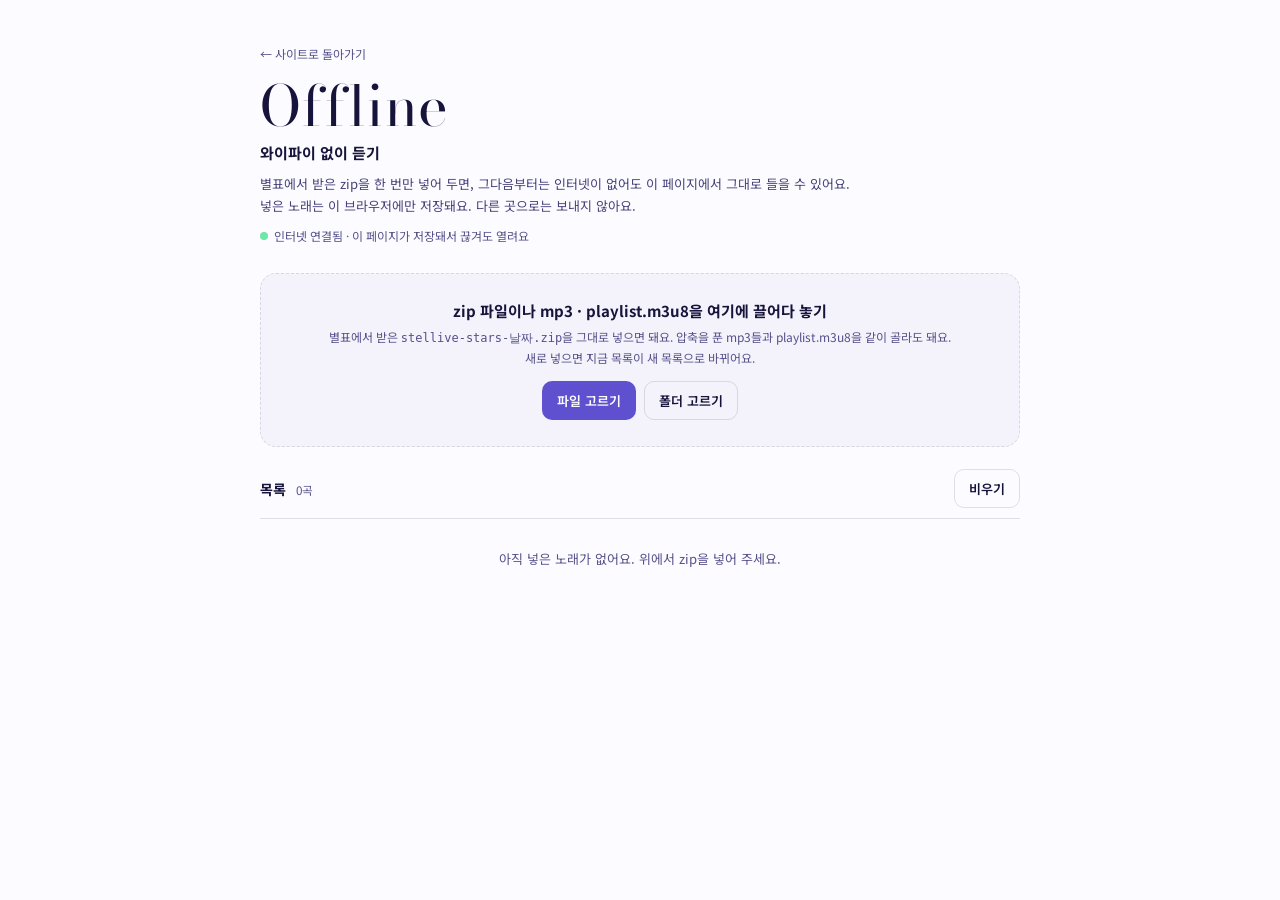
==== offline/index.html @ 5083b2b4 "Offline player page: import starred zip / mp3 + m3u8, works without internet Co-Authored-By: Claude " ====
<!DOCTYPE html>
<html lang="ko">
<head>
<meta charset="utf-8">
<meta name="viewport" content="width=device-width, initial-scale=1, viewport-fit=cover">
<title>오프라인 플레이어 · STELLIVE ARCHIVE</title>
<meta name="theme-color" content="#070820">
<link rel="icon" href="icon.svg" type="image/svg+xml">
<link rel="manifest" href="manifest.webmanifest">
<link href="https://fonts.googleapis.com/css2?family=Bodoni+Moda:ital,opsz,wght@0,6..96,400..900;1,6..96,400..900&family=Noto+Sans+KR:wght@400;500;700&display=swap" rel="stylesheet">
<style>
:root {
  --bg: #070820; --fg: #f3f0ff; --dim: #b9b2e6; --mute: #8f88c4; --accent: #cfc6ff;
  --panel: #11123a; --tile: #1f1f52; --line: rgba(207,198,255,.18); --btn: #cfc6ff; --btn-fg: #070820;
  --sans: 'Noto Sans KR', system-ui, sans-serif; --bodoni: 'Bodoni Moda', Georgia, serif;
}
@media (prefers-color-scheme: light) { :root:not([data-theme="dark"]) {
  --bg: #fcfbff; --fg: #16143a; --dim: #46427a; --mute: #55518a; --accent: #5b4fd6;
  --panel: #f4f2fb; --tile: #ebe8f6; --line: rgba(22,20,58,.12); --btn: #5e50cf; --btn-fg: #fff;
} }
* { box-sizing: border-box; }
html, body { margin: 0; background: var(--bg); color: var(--fg); font-family: var(--sans); }
body { min-height: 100vh; padding: 0 16px 140px; }
button { font: inherit; color: inherit; cursor: pointer; }
.wrap { max-width: 760px; margin: 0 auto; }
header { padding: 40px 0 20px; }
header .big { font-family: var(--bodoni); font-size: clamp(34px, 7vw, 56px); letter-spacing: .02em; line-height: 1; display: block; }
header .ko { font-size: 15px; font-weight: 700; margin-top: 8px; display: block; }
header p { color: var(--dim); font-size: 13px; line-height: 1.7; margin: 10px 0 0; }
.net { display: inline-flex; align-items: center; gap: 6px; font-size: 12px; color: var(--mute); margin-top: 10px; }
.net i { width: 8px; height: 8px; border-radius: 50%; background: #6ee7a8; }
.net.off i { background: #f5a3a3; }
.drop { border: 1.5px dashed var(--line); border-radius: 16px; padding: 26px 18px; text-align: center; background: var(--panel); margin: 8px 0 22px; transition: border-color .2s, background .2s; }
.drop.over { border-color: var(--accent); background: var(--tile); }
.drop b { display: block; font-size: 15px; margin-bottom: 6px; }
.drop small { color: var(--mute); font-size: 12px; line-height: 1.6; display: block; }
.btns { display: flex; gap: 8px; justify-content: center; flex-wrap: wrap; margin-top: 14px; }
.btn { border: 1px solid var(--line); background: none; border-radius: 10px; padding: 9px 14px; font-size: 13px; font-weight: 600; }
.btn.pri { background: var(--btn); color: var(--btn-fg); border-color: transparent; }
.btn:disabled { opacity: .5; cursor: default; }
.bar-h { display: flex; align-items: center; gap: 8px; margin: 0 0 10px; flex-wrap: wrap; }
.bar-h .t { font-weight: 700; font-size: 14px; margin-right: auto; }
.bar-h .t small { color: var(--mute); font-weight: 400; margin-left: 6px; }
ol { list-style: none; margin: 0; padding: 0; border-top: 1px solid var(--line); }
li { display: grid; grid-template-columns: 34px 1fr auto; gap: 10px; align-items: center; padding: 11px 6px; border-bottom: 1px solid var(--line); cursor: pointer; }
li:hover { background: var(--panel); }
li .n { color: var(--mute); font-size: 12px; text-align: right; font-variant-numeric: tabular-nums; }
li .tt { min-width: 0; }
li .tt b { display: block; font-weight: 500; font-size: 14px; white-space: nowrap; overflow: hidden; text-overflow: ellipsis; }
li .tt span { display: block; color: var(--mute); font-size: 12px; margin-top: 2px; white-space: nowrap; overflow: hidden; text-overflow: ellipsis; }
li .d { color: var(--mute); font-size: 12px; font-variant-numeric: tabular-nums; }
li.now { background: var(--tile); }
li.now .n { color: var(--accent); }
li.now b { color: var(--accent); font-weight: 700; }
.empty { color: var(--mute); text-align: center; font-size: 13px; padding: 30px 0; }
.player { position: fixed; left: 0; right: 0; bottom: 0; background: color-mix(in srgb, var(--bg) 92%, transparent); backdrop-filter: blur(10px); border-top: 1px solid var(--line); padding: 12px 16px calc(12px + env(safe-area-inset-bottom)); }
.player .in { max-width: 760px; margin: 0 auto; display: grid; gap: 8px; }
.now-t { font-size: 14px; font-weight: 700; white-space: nowrap; overflow: hidden; text-overflow: ellipsis; }
.now-t small { color: var(--mute); font-weight: 400; margin-left: 8px; }
.ctl { display: flex; align-items: center; gap: 6px; }
.ic { width: 38px; height: 38px; border-radius: 50%; border: 1px solid var(--line); background: none; display: grid; place-items: center; padding: 0; }
.ic svg { width: 17px; height: 17px; }
.ic.big { width: 46px; height: 46px; background: var(--btn); color: var(--btn-fg); border: 0; }
.ic.on { border-color: var(--accent); color: var(--accent); }
.ic[data-one="1"]::after { content: '1'; position: absolute; font-size: 9px; font-weight: 700; transform: translate(9px, -9px); }
.seek { flex: 1; display: flex; align-items: center; gap: 8px; font-size: 11px; color: var(--mute); font-variant-numeric: tabular-nums; min-width: 0; }
.seek input { flex: 1; accent-color: var(--accent); min-width: 0; }
.toast { position: fixed; left: 50%; bottom: 130px; transform: translateX(-50%); background: var(--fg); color: var(--bg); padding: 9px 16px; border-radius: 10px; font-size: 13px; opacity: 0; pointer-events: none; transition: opacity .25s; max-width: calc(100vw - 32px); text-align: center; }
.toast.show { opacity: 1; }
.back { color: var(--mute); font-size: 12px; text-decoration: none; }
@media (max-width: 520px) { .ctl .hide-s { display: none; } }
</style>
</head>
<body>
<div class="wrap">
  <header>
    <a class="back" href="../#/stars">← 사이트로 돌아가기</a>
    <span class="big" style="margin-top:14px">Offline</span>
    <span class="ko">와이파이 없이 듣기</span>
    <p>별표에서 받은 zip을 한 번만 넣어 두면, 그다음부터는 인터넷이 없어도 이 페이지에서 그대로 들을 수 있어요.<br>
       넣은 노래는 이 브라우저에만 저장돼요. 다른 곳으로는 보내지 않아요.</p>
    <span class="net" id="net"><i></i><span></span></span>
  </header>

  <div class="drop" id="drop">
    <b>zip 파일이나 mp3 · playlist.m3u8을 여기에 끌어다 놓기</b>
    <small>별표에서 받은 <code>stellive-stars-날짜.zip</code>을 그대로 넣으면 돼요. 압축을 푼 mp3들과 playlist.m3u8을 같이 골라도 돼요.<br>
      새로 넣으면 지금 목록이 새 목록으로 바뀌어요.</small>
    <div class="btns">
      <button class="btn pri" id="pick">파일 고르기</button>
      <button class="btn" id="pickDir">폴더 고르기</button>
    </div>
    <input type="file" id="fileIn" accept=".zip,.mp3,.m3u8,.m3u,audio/*" multiple hidden>
    <input type="file" id="dirIn" webkitdirectory hidden>
  </div>

  <div class="bar-h">
    <span class="t" id="listT">목록</span>
    <button class="btn" id="install" hidden>앱으로 설치</button>
    <button class="btn" id="clear">비우기</button>
  </div>
  <ol id="list"></ol>
</div>

<div class="player" id="player" hidden>
  <div class="in">
    <div class="now-t" id="nowT"></div>
    <div class="ctl">
      <button class="ic hide-s" id="shuf" title="랜덤 (한 바퀴 돌 때까지 안 겹쳐요)"><svg viewBox="0 0 24 24" fill="none" stroke="currentColor" stroke-width="2" stroke-linecap="round" stroke-linejoin="round"><path d="M16 3h5v5M4 20 21 3M21 16v5h-5M15 15l6 6M4 4l5 5"/></svg></button>
      <button class="ic" id="prev" title="이전"><svg viewBox="0 0 24 24" fill="currentColor"><path d="M6 5h2v14H6zM20 5v14L9 12z"/></svg></button>
      <button class="ic big" id="play" title="재생"><svg viewBox="0 0 24 24" fill="currentColor"><path d="M7 4v16l13-8z"/></svg></button>
      <button class="ic" id="next" title="다음"><svg viewBox="0 0 24 24" fill="currentColor"><path d="M16 5h2v14h-2zM4 5v14l11-7z"/></svg></button>
      <button class="ic hide-s" id="rep" title="반복"><svg viewBox="0 0 24 24" fill="none" stroke="currentColor" stroke-width="2" stroke-linecap="round" stroke-linejoin="round"><path d="M17 2l4 4-4 4M3 11V9a3 3 0 0 1 3-3h15M7 22l-4-4 4-4M21 13v2a3 3 0 0 1-3 3H3"/></svg></button>
      <div class="seek"><span id="cur">0:00</span><input type="range" id="seek" min="0" max="1000" value="0"><span id="dur">0:00</span></div>
    </div>
  </div>
</div>
<div class="toast" id="toast"></div>
<audio id="au" preload="auto"></audio>

<script src="jszip.min.js"></script>
<script>
/* 오프라인 플레이어
   넣은 노래는 Cache Storage(stl-offline-tracks)에 파일로, 목록은 localStorage(stlOffList)에 저장한다.
   페이지 자체는 sw.js 가 저장해 두어서 인터넷이 없어도 열린다 */
const $ = id => document.getElementById(id);
const TRACKS = 'stl-offline-tracks';
const ICON = {
  play: '<svg viewBox="0 0 24 24" fill="currentColor"><path d="M7 4v16l13-8z"/></svg>',
  pause: '<svg viewBox="0 0 24 24" fill="currentColor"><path d="M6 4h4v16H6zM14 4h4v16h-4z"/></svg>',
};
const store = {
  get(k, d) { try { const v = localStorage.getItem(k); return v == null ? d : JSON.parse(v); } catch { return d; } },
  set(k, v) { try { localStorage.setItem(k, JSON.stringify(v)); } catch {} },
};
const esc = s => String(s ?? '').replace(/[&<>"']/g, c => ({ '&': '&amp;', '<': '&lt;', '>': '&gt;', '"': '&quot;', "'": '&#39;' }[c]));
const fmt = s => isFinite(s) ? `${Math.floor(s / 60)}:${String(Math.floor(s % 60)).padStart(2, '0')}` : '0:00';
function toast(m) { const t = $('toast'); t.textContent = m; t.classList.add('show'); clearTimeout(toast.t); toast.t = setTimeout(() => t.classList.remove('show'), 2600); }

// 인터넷 상태 표시
function paintNet() { const n = $('net'), on = navigator.onLine; n.classList.toggle('off', !on); n.lastElementChild.textContent = on ? '인터넷 연결됨 · 이 페이지가 저장돼서 끊겨도 열려요' : '인터넷 없음 · 저장된 노래로 듣는 중'; }
addEventListener('online', paintNet); addEventListener('offline', paintNet); paintNet();

// 페이지를 인터넷 없이도 열리게 저장
if ('serviceWorker' in navigator) navigator.serviceWorker.register('sw.js').catch(() => {});
// 브라우저가 공간이 모자랄 때 멋대로 지우지 않게 부탁
navigator.storage?.persist?.().catch(() => {});

/* ── 넣기 ── */
const S = { list: store.get('stlOffList', []), idx: store.get('stlOffIdx', -1), shuffle: store.get('stlOffShuf', false), repeat: store.get('stlOffRep', 'all'), played: new Set(), hist: [], url: '' };

function parseM3u(text) {
  const out = []; let info = null;
  for (const raw of text.split(/\r?\n/)) {
    const line = raw.trim();
    if (!line) continue;
    if (line.startsWith('#EXTINF')) { info = line.replace(/^#EXTINF:[^,]*,/, ''); continue; }
    if (line.startsWith('#')) continue;
    out.push({ file: decodeURIComponent(line.split(/[\\/]/).pop()), info }); info = null;
  }
  return out;
}
const baseName = p => p.split(/[\\/]/).pop();
const isAudio = n => /\.(mp3|m4a|aac|ogg|opus|wav|flac|mp4)$/i.test(n);
const mimeOf = n => ({ mp3: 'audio/mpeg', m4a: 'audio/mp4', aac: 'audio/aac', ogg: 'audio/ogg', opus: 'audio/ogg', wav: 'audio/wav', flac: 'audio/flac', mp4: 'video/mp4' }[n.split('.').pop().toLowerCase()] || 'audio/mpeg');

// files: [{ name, blob }]  (zip 은 먼저 풀어서 넘긴다)
async function expand(fileList) {
  const out = [];
  for (const f of fileList) {
    if (/\.zip$/i.test(f.name)) {
      const zip = await JSZip.loadAsync(f);
      const entries = Object.values(zip.files).filter(z => !z.dir && (isAudio(z.name) || /\.m3u8?$/i.test(z.name)));
      for (const z of entries) out.push({ name: baseName(z.name), blob: new Blob([await z.async('arraybuffer')], { type: mimeOf(z.name) }) });
    } else out.push({ name: baseName(f.webkitRelativePath || f.name), blob: f });
  }
  return out;
}

async function importFiles(fileList) {
  if (!fileList.length) return;
  if (S.list.length && !confirm('지금 목록을 새로 넣는 노래로 바꿀까요?')) return;
  toast('노래를 넣는 중이에요…');
  try {
    const files = await expand([...fileList]);
    const songs = files.filter(f => isAudio(f.name));
    if (!songs.length) return toast('넣을 노래 파일이 없어요');
    const m3u = files.find(f => /\.m3u8?$/i.test(f.name));
    let order = [];
    if (m3u) {
      const byName = new Map(songs.map(s => [s.name, s]));
      const entries = parseM3u(await m3u.blob.text());
      for (const e of entries) { const s = byName.get(e.file); if (s) { order.push({ ...s, info: e.info }); byName.delete(e.file); } }
      order.push(...byName.values()); // 목록에 없는 파일은 뒤에
    } else order = songs.sort((a, b) => a.name.localeCompare(b.name, 'ko', { numeric: true }));
    stop();
    await caches.delete(TRACKS);
    const c = await caches.open(TRACKS);
    const list = [];
    for (let i = 0; i < order.length; i++) {
      const s = order[i], key = `/__track/${i}`;
      await c.put(key, new Response(s.blob, { headers: { 'content-type': s.blob.type || mimeOf(s.name) } }));
      const [artist, title] = splitInfo(s.info, s.name);
      list.push({ key, title, artist, size: s.blob.size });
    }
    S.list = list; S.idx = -1; S.played = new Set(); S.hist = [];
    store.set('stlOffList', list); store.set('stlOffIdx', -1);
    paint();
    toast(`${list.length}곡을 넣었어요. 이제 인터넷 없이도 들을 수 있어요`);
  } catch (e) {
    console.error(e);
    toast(/quota/i.test(e.name + e.message) ? '저장 공간이 모자라요. 곡 수를 줄여서 다시 넣어 주세요' : '넣지 못했어요. 파일을 확인해 주세요');
  }
}
function splitInfo(info, file) {
  const fromFile = file.replace(/\.[^.]+$/, '').replace(/^\d+\s+/, '');
  if (!info) return ['', fromFile];
  const i = info.indexOf(' - ');
  return i > 0 ? [info.slice(0, i), info.slice(i + 3)] : ['', info];
}

$('pick').onclick = () => $('fileIn').click();
$('pickDir').onclick = () => $('dirIn').click();
$('fileIn').onchange = e => { importFiles(e.target.files); e.target.value = ''; };
$('dirIn').onchange = e => { importFiles(e.target.files); e.target.value = ''; };
const drop = $('drop');
['dragenter', 'dragover'].forEach(t => drop.addEventListener(t, e => { e.preventDefault(); drop.classList.add('over'); }));
['dragleave', 'drop'].forEach(t => drop.addEventListener(t, e => { e.preventDefault(); drop.classList.remove('over'); }));
drop.addEventListener('drop', e => importFiles(e.dataTransfer.files));
$('clear').onclick = async () => {
  if (!S.list.length || !confirm('저장한 노래를 전부 지울까요?')) return;
  stop(); await caches.delete(TRACKS);
  S.list = []; S.idx = -1; store.set('stlOffList', []); paint();
};

// 앱으로 설치 (크롬북 · 안드로이드 크롬에서 앱 목록에 넣을 수 있다)
let installEvt = null;
addEventListener('beforeinstallprompt', e => { e.preventDefault(); installEvt = e; $('install').hidden = false; });
$('install').onclick = async () => { if (!installEvt) return; installEvt.prompt(); await installEvt.userChoice; installEvt = null; $('install').hidden = true; };

/* ── 재생 ── */
const au = $('au');
async function go(i, autoplay = true) {
  if (!S.list.length) return;
  S.idx = (i + S.list.length) % S.list.length;
  store.set('stlOffIdx', S.idx);
  S.played.add(S.idx);
  const t = S.list[S.idx];
  const r = await (await caches.open(TRACKS)).match(t.key);
  if (!r) return toast('저장된 파일을 못 찾았어요. 다시 넣어 주세요');
  if (S.url) URL.revokeObjectURL(S.url);
  S.url = URL.createObjectURL(await r.blob());
  au.src = S.url;
  if (autoplay) au.play().catch(() => {});
  paint();
  if ('mediaSession' in navigator) navigator.mediaSession.metadata = new MediaMetadata({ title: t.title, artist: t.artist, album: 'STELLIVE' });
}
function stop() { au.pause(); au.removeAttribute('src'); au.load(); if (S.url) URL.revokeObjectURL(S.url); S.url = ''; }
function left() { return S.list.map((_, i) => i).filter(i => i !== S.idx && !S.played.has(i)); }
function next(auto) {
  if (!S.list.length) return;
  if (auto && S.repeat === 'one') return go(S.idx);
  if (S.shuffle && S.list.length > 1) {
    let pool = left();
    if (!pool.length) { if (auto && S.repeat === 'off') return; S.played = new Set([S.idx]); pool = left(); }
    S.hist.push(S.idx);
    return go(pool[Math.floor(Math.random() * pool.length)]);
  }
  if (auto && S.repeat === 'off' && S.idx === S.list.length - 1) return;
  go(S.idx + 1);
}
function prev() {
  if (au.currentTime > 4) { au.currentTime = 0; return; }
  if (S.shuffle && S.hist.length) return go(S.hist.pop());
  go(S.idx - 1);
}
au.addEventListener('ended', () => next(true));
au.addEventListener('play', paintCtl); au.addEventListener('pause', paintCtl);
au.addEventListener('timeupdate', () => {
  $('cur').textContent = fmt(au.currentTime); $('dur').textContent = fmt(au.duration);
  if (document.activeElement !== $('seek')) $('seek').value = au.duration ? Math.round(au.currentTime / au.duration * 1000) : 0;
});
$('seek').oninput = e => { if (au.duration) au.currentTime = e.target.value / 1000 * au.duration; };
$('play').onclick = () => { if (S.idx < 0) return S.shuffle ? next() : go(0); au.paused ? au.play() : au.pause(); };
$('next').onclick = () => next(); $('prev').onclick = prev;
$('shuf').onclick = () => { S.shuffle = !S.shuffle; S.played = new Set(S.idx >= 0 ? [S.idx] : []); store.set('stlOffShuf', S.shuffle); paintCtl(); };
$('rep').onclick = () => { S.repeat = { all: 'one', one: 'off', off: 'all' }[S.repeat]; store.set('stlOffRep', S.repeat); paintCtl(); };
$('list').onclick = e => { const li = e.target.closest('li[data-i]'); if (li) go(+li.dataset.i); };
if ('mediaSession' in navigator) {
  navigator.mediaSession.setActionHandler('play', () => au.play());
  navigator.mediaSession.setActionHandler('pause', () => au.pause());
  navigator.mediaSession.setActionHandler('nexttrack', () => next());
  navigator.mediaSession.setActionHandler('previoustrack', prev);
}
addEventListener('keydown', e => {
  if (e.target.closest('input') && e.target.type !== 'range') return;
  if (e.code === 'Space') { e.preventDefault(); $('play').click(); }
});

/* ── 그리기 ── */
function paintCtl() {
  $('play').innerHTML = au.paused ? ICON.play : ICON.pause;
  $('shuf').classList.toggle('on', S.shuffle);
  $('rep').classList.toggle('on', S.repeat !== 'off');
  $('rep').dataset.one = S.repeat === 'one' ? '1' : '';
  $('rep').title = { all: '전체 반복', one: '한 곡 반복', off: '반복 안 함' }[S.repeat];
}
function paint() {
  const mb = S.list.reduce((a, t) => a + (t.size || 0), 0) / 1048576;
  $('listT').innerHTML = `목록 <small>${S.list.length}곡${S.list.length ? ` · ${mb.toFixed(0)}MB` : ''}</small>`;
  $('list').innerHTML = S.list.length ? S.list.map((t, i) => `<li data-i="${i}" class="${i === S.idx ? 'now' : ''}">
      <span class="n">${i === S.idx ? '▶' : i + 1}</span>
      <span class="tt"><b>${esc(t.title)}</b>${t.artist ? `<span>${esc(t.artist)}</span>` : ''}</span><span class="d"></span></li>`).join('')
    : '<div class="empty">아직 넣은 노래가 없어요. 위에서 zip을 넣어 주세요.</div>';
  $('player').hidden = !S.list.length;
  const t = S.list[S.idx];
  $('nowT').innerHTML = t ? `${esc(t.title)}${t.artist ? `<small>${esc(t.artist)}</small>` : ''}` : '재생할 곡을 골라 주세요';
  paintCtl();
}
paint();
if (S.idx >= 0 && S.idx < S.list.length) go(S.idx, false);
</script>
</body>
</html>
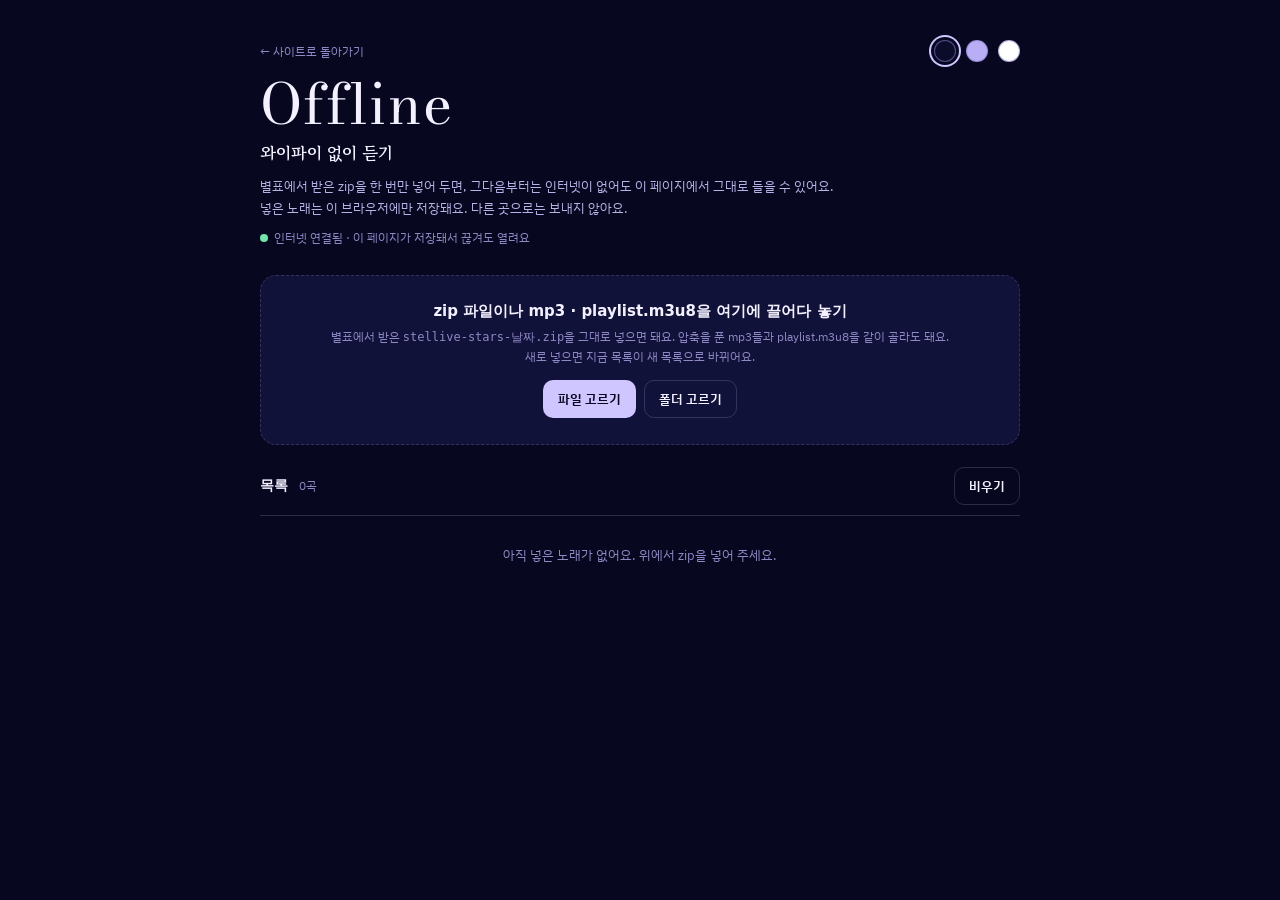
==== commit 21e23386: "Offline player: site themes, single self-contained html (works from file too) Co-Authored-By: Claude" ====
--- a/offline/index.html
+++ b/offline/index.html
@@ -7,25 +7,56 @@
 <meta name="theme-color" content="#070820">
 <link rel="icon" href="icon.svg" type="image/svg+xml">
 <link rel="manifest" href="manifest.webmanifest">
-<link href="https://fonts.googleapis.com/css2?family=Bodoni+Moda:ital,opsz,wght@0,6..96,400..900;1,6..96,400..900&family=Noto+Sans+KR:wght@400;500;700&display=swap" rel="stylesheet">
+<link href="https://fonts.googleapis.com/css2?family=Bodoni+Moda:ital,opsz,wght@0,6..96,400..900;1,6..96,400..900&family=Gowun+Batang:wght@400;700&family=IBM+Plex+Sans+KR:wght@400;500;600&display=swap" rel="stylesheet">
+<script>try { document.documentElement.dataset.theme = JSON.parse(localStorage.getItem('stl.theme')) || 'dark'; } catch { document.documentElement.dataset.theme = 'dark'; }</script>
 <style>
+/* 테마 색 — 사이트(assets/style.css)와 똑같다 */
+:root, [data-theme="dark"] {
+  --bg: #070820; --fg: #f3f0ff; --dim: #b9b2e6; --mute: #8f88c4; --accent: #cfc6ff;
+  --panel: #11123a; --tile: #1f1f52; --line: rgba(207,198,255,.18); --line2: rgba(243,240,255,.32);
+  --wall: #1a1650; --wall-fg: #f3f0ff; --btn: #cfc6ff; --btn-fg: #070820;
+  --bar: rgba(10,11,38,.95); --today: rgba(207,198,255,.12); --scrim: rgba(7,8,32,.6);
+  --star: 255,255,255; --star2: 200,190,255;
+  --sky: radial-gradient(60% 80% at 78% 30%, rgba(169,155,255,.38), transparent 70%), #10123a;
+  --ink: #ffffff;
+  color-scheme: dark;
+}
+[data-theme="lavender"] {
+  --bg: #ebe7ff; --fg: #1d1850; --dim: #423c7c; --mute: #4f4a8a; --accent: #5b4fd6;
+  --panel: #f6f4ff; --tile: #dcd6fa; --line: rgba(29,24,80,.16); --line2: rgba(29,24,80,.34);
+  --wall: #5e50cf; --wall-fg: #ffffff; --btn: #5e50cf; --btn-fg: #ffffff;
+  --bar: rgba(240,237,255,.96); --today: rgba(94,80,207,.14); --scrim: rgba(29,24,80,.45);
+  --star: 255,255,255; --star2: 140,125,235;
+  --sky: linear-gradient(180deg, #a99bf2 0%, #8fb0ee 60%, #c9d4f7 100%);
+  --ink: #000000;
+  color-scheme: light;
+}
+[data-theme="white"] {
+  --bg: #fcfbff; --fg: #16143a; --dim: #46427a; --mute: #55518a; --accent: #5b4fd6;
+  --panel: #f4f2fb; --tile: #ebe8f6; --line: rgba(22,20,58,.12); --line2: rgba(22,20,58,.28);
+  --wall: #5e50cf; --wall-fg: #ffffff; --btn: #5e50cf; --btn-fg: #ffffff;
+  --bar: rgba(255,255,255,.96); --today: rgba(94,80,207,.08); --scrim: rgba(22,20,58,.45);
+  --star: 169,155,255; --star2: 120,110,230;
+  --sky: linear-gradient(180deg, #9a8df0 0%, #84a6ec 60%, #b9c8f6 100%);
+  --ink: #000000;
+  color-scheme: light;
+}
 :root {
-  --bg: #070820; --fg: #f3f0ff; --dim: #b9b2e6; --mute: #8f88c4; --accent: #cfc6ff;
-  --panel: #11123a; --tile: #1f1f52; --line: rgba(207,198,255,.18); --btn: #cfc6ff; --btn-fg: #070820;
-  --sans: 'Noto Sans KR', system-ui, sans-serif; --bodoni: 'Bodoni Moda', Georgia, serif;
-}
-@media (prefers-color-scheme: light) { :root:not([data-theme="dark"]) {
-  --bg: #fcfbff; --fg: #16143a; --dim: #46427a; --mute: #55518a; --accent: #5b4fd6;
-  --panel: #f4f2fb; --tile: #ebe8f6; --line: rgba(22,20,58,.12); --btn: #5e50cf; --btn-fg: #fff;
-} }
+  --bodoni: 'Bodoni Moda', 'Times New Roman', serif;
+  --batang: 'Gowun Batang', serif;
+  --sans: 'IBM Plex Sans KR', system-ui, sans-serif;
+}
 * { box-sizing: border-box; }
 html, body { margin: 0; background: var(--bg); color: var(--fg); font-family: var(--sans); }
+body { font-variation-settings: 'opsz' 10; transition: background .3s, color .3s; }
+header { position: relative; }
+.sky { position: fixed; inset: 0 0 auto 0; height: 340px; background: var(--sky); opacity: .35; pointer-events: none; z-index: -1; -webkit-mask: linear-gradient(#000, transparent); mask: linear-gradient(#000, transparent); }
 body { min-height: 100vh; padding: 0 16px 140px; }
 button { font: inherit; color: inherit; cursor: pointer; }
 .wrap { max-width: 760px; margin: 0 auto; }
 header { padding: 40px 0 20px; }
 header .big { font-family: var(--bodoni); font-size: clamp(34px, 7vw, 56px); letter-spacing: .02em; line-height: 1; display: block; }
-header .ko { font-size: 15px; font-weight: 700; margin-top: 8px; display: block; }
+header .ko { font-family: var(--batang); font-size: 17px; font-weight: 700; margin-top: 8px; display: block; }
 header p { color: var(--dim); font-size: 13px; line-height: 1.7; margin: 10px 0 0; }
 .net { display: inline-flex; align-items: center; gap: 6px; font-size: 12px; color: var(--mute); margin-top: 10px; }
 .net i { width: 8px; height: 8px; border-radius: 50%; background: #6ee7a8; }
@@ -53,7 +84,7 @@
 li.now .n { color: var(--accent); }
 li.now b { color: var(--accent); font-weight: 700; }
 .empty { color: var(--mute); text-align: center; font-size: 13px; padding: 30px 0; }
-.player { position: fixed; left: 0; right: 0; bottom: 0; background: color-mix(in srgb, var(--bg) 92%, transparent); backdrop-filter: blur(10px); border-top: 1px solid var(--line); padding: 12px 16px calc(12px + env(safe-area-inset-bottom)); }
+.player { position: fixed; left: 0; right: 0; bottom: 0; backdrop-filter: blur(10px); border-top: 1px solid var(--line); padding: 12px 16px calc(12px + env(safe-area-inset-bottom)); }
 .player .in { max-width: 760px; margin: 0 auto; display: grid; gap: 8px; }
 .now-t { font-size: 14px; font-weight: 700; white-space: nowrap; overflow: hidden; text-overflow: ellipsis; }
 .now-t small { color: var(--mute); font-weight: 400; margin-left: 8px; }
@@ -68,13 +99,22 @@
 .toast { position: fixed; left: 50%; bottom: 130px; transform: translateX(-50%); background: var(--fg); color: var(--bg); padding: 9px 16px; border-radius: 10px; font-size: 13px; opacity: 0; pointer-events: none; transition: opacity .25s; max-width: calc(100vw - 32px); text-align: center; }
 .toast.show { opacity: 1; }
 .back { color: var(--mute); font-size: 12px; text-decoration: none; }
+.top { display: flex; align-items: center; justify-content: space-between; gap: 12px; }
+.dots { display: inline-flex; align-items: center; gap: 10px; }
+.dot { width: 22px; height: 22px; border-radius: 50%; border: 1px solid rgba(128,120,200,.6); padding: 0; transition: box-shadow .2s, transform .2s; }
+.dot:hover { transform: scale(1.12); }
+.dot[aria-pressed="true"] { box-shadow: 0 0 0 3px var(--bg), 0 0 0 5px var(--accent); }
+.dot-dark { background: #0b0c2a; } .dot-lavender { background: #b9aef5; } .dot-white { background: #ffffff; }
+.player { background: var(--bar); }
 @media (max-width: 520px) { .ctl .hide-s { display: none; } }
 </style>
 </head>
 <body>
+<div class="sky" aria-hidden="true"></div>
 <div class="wrap">
   <header>
-    <a class="back" href="../#/stars">← 사이트로 돌아가기</a>
+    <div class="top"><a class="back" href="https://stelarchive.github.io/#/stars">← 사이트로 돌아가기</a>
+      <span class="dots" id="dots"><button class="dot dot-dark" data-t="dark" title="밤하늘" aria-label="밤하늘 테마"></button><button class="dot dot-lavender" data-t="lavender" title="라벤더" aria-label="라벤더 테마"></button><button class="dot dot-white" data-t="white" title="하양" aria-label="하양 테마"></button></span></div>
     <span class="big" style="margin-top:14px">Offline</span>
     <span class="ko">와이파이 없이 듣기</span>
     <p>별표에서 받은 zip을 한 번만 넣어 두면, 그다음부터는 인터넷이 없어도 이 페이지에서 그대로 들을 수 있어요.<br>
@@ -118,13 +158,30 @@
 <div class="toast" id="toast"></div>
 <audio id="au" preload="auto"></audio>
 
-<script src="jszip.min.js"></script>
+<script>/* JSZip 3.10.1 (MIT) — zip 풀기용. 파일 하나로도 돌게 그대로 넣어 둔다 */
+/*!
+
+JSZip v3.10.1 - A JavaScript class for generating and reading zip files
+<http://stuartk.com/jszip>
+
+(c) 2009-2016 Stuart Knightley <stuart [at] stuartk.com>
+Dual licenced under the MIT license or GPLv3. See https://raw.github.com/Stuk/jszip/main/LICENSE.markdown.
+
+JSZip uses the library pako released under the MIT license :
+https://github.com/nodeca/pako/blob/main/LICENSE
+*/
+
+!function(e){if("object"==typeof exports&&"undefined"!=typeof module)module.exports=e();else if("function"==typeof define&&define.amd)define([],e);else{("undefined"!=typeof window?window:"undefined"!=typeof global?global:"undefined"!=typeof self?self:this).JSZip=e()}}(function(){return function s(a,o,h){function u(r,e){if(!o[r]){if(!a[r]){var t="function"==typeof require&&require;if(!e&&t)return t(r,!0);if(l)return l(r,!0);var n=new Error("Cannot find module '"+r+"'");throw n.code="MODULE_NOT_FOUND",n}var i=o[r]={exports:{}};a[r][0].call(i.exports,function(e){var t=a[r][1][e];return u(t||e)},i,i.exports,s,a,o,h)}return o[r].exports}for(var l="function"==typeof require&&require,e=0;e<h.length;e++)u(h[e]);return u}({1:[function(e,t,r){"use strict";var d=e("./utils"),c=e("./support"),p="ABCDEFGHIJKLMNOPQRSTUVWXYZabcdefghijklmnopqrstuvwxyz0123456789+/=";r.encode=function(e){for(var t,r,n,i,s,a,o,h=[],u=0,l=e.length,f=l,c="string"!==d.getTypeOf(e);u<e.length;)f=l-u,n=c?(t=e[u++],r=u<l?e[u++]:0,u<l?e[u++]:0):(t=e.charCodeAt(u++),r=u<l?e.charCodeAt(u++):0,u<l?e.charCodeAt(u++):0),i=t>>2,s=(3&t)<<4|r>>4,a=1<f?(15&r)<<2|n>>6:64,o=2<f?63&n:64,h.push(p.charAt(i)+p.charAt(s)+p.charAt(a)+p.charAt(o));return h.join("")},r.decode=function(e){var t,r,n,i,s,a,o=0,h=0,u="data:";if(e.substr(0,u.length)===u)throw new Error("Invalid base64 input, it looks like a data url.");var l,f=3*(e=e.replace(/[^A-Za-z0-9+/=]/g,"")).length/4;if(e.charAt(e.length-1)===p.charAt(64)&&f--,e.charAt(e.length-2)===p.charAt(64)&&f--,f%1!=0)throw new Error("Invalid base64 input, bad content length.");for(l=c.uint8array?new Uint8Array(0|f):new Array(0|f);o<e.length;)t=p.indexOf(e.charAt(o++))<<2|(i=p.indexOf(e.charAt(o++)))>>4,r=(15&i)<<4|(s=p.indexOf(e.charAt(o++)))>>2,n=(3&s)<<6|(a=p.indexOf(e.charAt(o++))),l[h++]=t,64!==s&&(l[h++]=r),64!==a&&(l[h++]=n);return l}},{"./support":30,"./utils":32}],2:[function(e,t,r){"use strict";var n=e("./external"),i=e("./stream/DataWorker"),s=e("./stream/Crc32Probe"),a=e("./stream/DataLengthProbe");function o(e,t,r,n,i){this.compressedSize=e,this.uncompressedSize=t,this.crc32=r,this.compression=n,this.compressedContent=i}o.prototype={getContentWorker:function(){var e=new i(n.Promise.resolve(this.compressedContent)).pipe(this.compression.uncompressWorker()).pipe(new a("data_length")),t=this;return e.on("end",function(){if(this.streamInfo.data_length!==t.uncompressedSize)throw new Error("Bug : uncompressed data size mismatch")}),e},getCompressedWorker:function(){return new i(n.Promise.resolve(this.compressedContent)).withStreamInfo("compressedSize",this.compressedSize).withStreamInfo("uncompressedSize",this.uncompressedSize).withStreamInfo("crc32",this.crc32).withStreamInfo("compression",this.compression)}},o.createWorkerFrom=function(e,t,r){return e.pipe(new s).pipe(new a("uncompressedSize")).pipe(t.compressWorker(r)).pipe(new a("compressedSize")).withStreamInfo("compression",t)},t.exports=o},{"./external":6,"./stream/Crc32Probe":25,"./stream/DataLengthProbe":26,"./stream/DataWorker":27}],3:[function(e,t,r){"use strict";var n=e("./stream/GenericWorker");r.STORE={magic:"\0\0",compressWorker:function(){return new n("STORE compression")},uncompressWorker:function(){return new n("STORE decompression")}},r.DEFLATE=e("./flate")},{"./flate":7,"./stream/GenericWorker":28}],4:[function(e,t,r){"use strict";var n=e("./utils");var o=function(){for(var e,t=[],r=0;r<256;r++){e=r;for(var n=0;n<8;n++)e=1&e?3988292384^e>>>1:e>>>1;t[r]=e}return t}();t.exports=function(e,t){return void 0!==e&&e.length?"string"!==n.getTypeOf(e)?function(e,t,r,n){var i=o,s=n+r;e^=-1;for(var a=n;a<s;a++)e=e>>>8^i[255&(e^t[a])];return-1^e}(0|t,e,e.length,0):function(e,t,r,n){var i=o,s=n+r;e^=-1;for(var a=n;a<s;a++)e=e>>>8^i[255&(e^t.charCodeAt(a))];return-1^e}(0|t,e,e.length,0):0}},{"./utils":32}],5:[function(e,t,r){"use strict";r.base64=!1,r.binary=!1,r.dir=!1,r.createFolders=!0,r.date=null,r.compression=null,r.compressionOptions=null,r.comment=null,r.unixPermissions=null,r.dosPermissions=null},{}],6:[function(e,t,r){"use strict";var n=null;n="undefined"!=typeof Promise?Promise:e("lie"),t.exports={Promise:n}},{lie:37}],7:[function(e,t,r){"use strict";var n="undefined"!=typeof Uint8Array&&"undefined"!=typeof Uint16Array&&"undefined"!=typeof Uint32Array,i=e("pako"),s=e("./utils"),a=e("./stream/GenericWorker"),o=n?"uint8array":"array";function h(e,t){a.call(this,"FlateWorker/"+e),this._pako=null,this._pakoAction=e,this._pakoOptions=t,this.meta={}}r.magic="\b\0",s.inherits(h,a),h.prototype.processChunk=function(e){this.meta=e.meta,null===this._pako&&this._createPako(),this._pako.push(s.transformTo(o,e.data),!1)},h.prototype.flush=function(){a.prototype.flush.call(this),null===this._pako&&this._createPako(),this._pako.push([],!0)},h.prototype.cleanUp=function(){a.prototype.cleanUp.call(this),this._pako=null},h.prototype._createPako=function(){this._pako=new i[this._pakoAction]({raw:!0,level:this._pakoOptions.level||-1});var t=this;this._pako.onData=function(e){t.push({data:e,meta:t.meta})}},r.compressWorker=function(e){return new h("Deflate",e)},r.uncompressWorker=function(){return new h("Inflate",{})}},{"./stream/GenericWorker":28,"./utils":32,pako:38}],8:[function(e,t,r){"use strict";function A(e,t){var r,n="";for(r=0;r<t;r++)n+=String.fromCharCode(255&e),e>>>=8;return n}function n(e,t,r,n,i,s){var a,o,h=e.file,u=e.compression,l=s!==O.utf8encode,f=I.transformTo("string",s(h.name)),c=I.transformTo("string",O.utf8encode(h.name)),d=h.comment,p=I.transformTo("string",s(d)),m=I.transformTo("string",O.utf8encode(d)),_=c.length!==h.name.length,g=m.length!==d.length,b="",v="",y="",w=h.dir,k=h.date,x={crc32:0,compressedSize:0,uncompressedSize:0};t&&!r||(x.crc32=e.crc32,x.compressedSize=e.compressedSize,x.uncompressedSize=e.uncompressedSize);var S=0;t&&(S|=8),l||!_&&!g||(S|=2048);var z=0,C=0;w&&(z|=16),"UNIX"===i?(C=798,z|=function(e,t){var r=e;return e||(r=t?16893:33204),(65535&r)<<16}(h.unixPermissions,w)):(C=20,z|=function(e){return 63&(e||0)}(h.dosPermissions)),a=k.getUTCHours(),a<<=6,a|=k.getUTCMinutes(),a<<=5,a|=k.getUTCSeconds()/2,o=k.getUTCFullYear()-1980,o<<=4,o|=k.getUTCMonth()+1,o<<=5,o|=k.getUTCDate(),_&&(v=A(1,1)+A(B(f),4)+c,b+="up"+A(v.length,2)+v),g&&(y=A(1,1)+A(B(p),4)+m,b+="uc"+A(y.length,2)+y);var E="";return E+="\n\0",E+=A(S,2),E+=u.magic,E+=A(a,2),E+=A(o,2),E+=A(x.crc32,4),E+=A(x.compressedSize,4),E+=A(x.uncompressedSize,4),E+=A(f.length,2),E+=A(b.length,2),{fileRecord:R.LOCAL_FILE_HEADER+E+f+b,dirRecord:R.CENTRAL_FILE_HEADER+A(C,2)+E+A(p.length,2)+"\0\0\0\0"+A(z,4)+A(n,4)+f+b+p}}var I=e("../utils"),i=e("../stream/GenericWorker"),O=e("../utf8"),B=e("../crc32"),R=e("../signature");function s(e,t,r,n){i.call(this,"ZipFileWorker"),this.bytesWritten=0,this.zipComment=t,this.zipPlatform=r,this.encodeFileName=n,this.streamFiles=e,this.accumulate=!1,this.contentBuffer=[],this.dirRecords=[],this.currentSourceOffset=0,this.entriesCount=0,this.currentFile=null,this._sources=[]}I.inherits(s,i),s.prototype.push=function(e){var t=e.meta.percent||0,r=this.entriesCount,n=this._sources.length;this.accumulate?this.contentBuffer.push(e):(this.bytesWritten+=e.data.length,i.prototype.push.call(this,{data:e.data,meta:{currentFile:this.currentFile,percent:r?(t+100*(r-n-1))/r:100}}))},s.prototype.openedSource=function(e){this.currentSourceOffset=this.bytesWritten,this.currentFile=e.file.name;var t=this.streamFiles&&!e.file.dir;if(t){var r=n(e,t,!1,this.currentSourceOffset,this.zipPlatform,this.encodeFileName);this.push({data:r.fileRecord,meta:{percent:0}})}else this.accumulate=!0},s.prototype.closedSource=function(e){this.accumulate=!1;var t=this.streamFiles&&!e.file.dir,r=n(e,t,!0,this.currentSourceOffset,this.zipPlatform,this.encodeFileName);if(this.dirRecords.push(r.dirRecord),t)this.push({data:function(e){return R.DATA_DESCRIPTOR+A(e.crc32,4)+A(e.compressedSize,4)+A(e.uncompressedSize,4)}(e),meta:{percent:100}});else for(this.push({data:r.fileRecord,meta:{percent:0}});this.contentBuffer.length;)this.push(this.contentBuffer.shift());this.currentFile=null},s.prototype.flush=function(){for(var e=this.bytesWritten,t=0;t<this.dirRecords.length;t++)this.push({data:this.dirRecords[t],meta:{percent:100}});var r=this.bytesWritten-e,n=function(e,t,r,n,i){var s=I.transformTo("string",i(n));return R.CENTRAL_DIRECTORY_END+"\0\0\0\0"+A(e,2)+A(e,2)+A(t,4)+A(r,4)+A(s.length,2)+s}(this.dirRecords.length,r,e,this.zipComment,this.encodeFileName);this.push({data:n,meta:{percent:100}})},s.prototype.prepareNextSource=function(){this.previous=this._sources.shift(),this.openedSource(this.previous.streamInfo),this.isPaused?this.previous.pause():this.previous.resume()},s.prototype.registerPrevious=function(e){this._sources.push(e);var t=this;return e.on("data",function(e){t.processChunk(e)}),e.on("end",function(){t.closedSource(t.previous.streamInfo),t._sources.length?t.prepareNextSource():t.end()}),e.on("error",function(e){t.error(e)}),this},s.prototype.resume=function(){return!!i.prototype.resume.call(this)&&(!this.previous&&this._sources.length?(this.prepareNextSource(),!0):this.previous||this._sources.length||this.generatedError?void 0:(this.end(),!0))},s.prototype.error=function(e){var t=this._sources;if(!i.prototype.error.call(this,e))return!1;for(var r=0;r<t.length;r++)try{t[r].error(e)}catch(e){}return!0},s.prototype.lock=function(){i.prototype.lock.call(this);for(var e=this._sources,t=0;t<e.length;t++)e[t].lock()},t.exports=s},{"../crc32":4,"../signature":23,"../stream/GenericWorker":28,"../utf8":31,"../utils":32}],9:[function(e,t,r){"use strict";var u=e("../compressions"),n=e("./ZipFileWorker");r.generateWorker=function(e,a,t){var o=new n(a.streamFiles,t,a.platform,a.encodeFileName),h=0;try{e.forEach(function(e,t){h++;var r=function(e,t){var r=e||t,n=u[r];if(!n)throw new Error(r+" is not a valid compression method !");return n}(t.options.compression,a.compression),n=t.options.compressionOptions||a.compressionOptions||{},i=t.dir,s=t.date;t._compressWorker(r,n).withStreamInfo("file",{name:e,dir:i,date:s,comment:t.comment||"",unixPermissions:t.unixPermissions,dosPermissions:t.dosPermissions}).pipe(o)}),o.entriesCount=h}catch(e){o.error(e)}return o}},{"../compressions":3,"./ZipFileWorker":8}],10:[function(e,t,r){"use strict";function n(){if(!(this instanceof n))return new n;if(arguments.length)throw new Error("The constructor with parameters has been removed in JSZip 3.0, please check the upgrade guide.");this.files=Object.create(null),this.comment=null,this.root="",this.clone=function(){var e=new n;for(var t in this)"function"!=typeof this[t]&&(e[t]=this[t]);return e}}(n.prototype=e("./object")).loadAsync=e("./load"),n.support=e("./support"),n.defaults=e("./defaults"),n.version="3.10.1",n.loadAsync=function(e,t){return(new n).loadAsync(e,t)},n.external=e("./external"),t.exports=n},{"./defaults":5,"./external":6,"./load":11,"./object":15,"./support":30}],11:[function(e,t,r){"use strict";var u=e("./utils"),i=e("./external"),n=e("./utf8"),s=e("./zipEntries"),a=e("./stream/Crc32Probe"),l=e("./nodejsUtils");function f(n){return new i.Promise(function(e,t){var r=n.decompressed.getContentWorker().pipe(new a);r.on("error",function(e){t(e)}).on("end",function(){r.streamInfo.crc32!==n.decompressed.crc32?t(new Error("Corrupted zip : CRC32 mismatch")):e()}).resume()})}t.exports=function(e,o){var h=this;return o=u.extend(o||{},{base64:!1,checkCRC32:!1,optimizedBinaryString:!1,createFolders:!1,decodeFileName:n.utf8decode}),l.isNode&&l.isStream(e)?i.Promise.reject(new Error("JSZip can't accept a stream when loading a zip file.")):u.prepareContent("the loaded zip file",e,!0,o.optimizedBinaryString,o.base64).then(function(e){var t=new s(o);return t.load(e),t}).then(function(e){var t=[i.Promise.resolve(e)],r=e.files;if(o.checkCRC32)for(var n=0;n<r.length;n++)t.push(f(r[n]));return i.Promise.all(t)}).then(function(e){for(var t=e.shift(),r=t.files,n=0;n<r.length;n++){var i=r[n],s=i.fileNameStr,a=u.resolve(i.fileNameStr);h.file(a,i.decompressed,{binary:!0,optimizedBinaryString:!0,date:i.date,dir:i.dir,comment:i.fileCommentStr.length?i.fileCommentStr:null,unixPermissions:i.unixPermissions,dosPermissions:i.dosPermissions,createFolders:o.createFolders}),i.dir||(h.file(a).unsafeOriginalName=s)}return t.zipComment.length&&(h.comment=t.zipComment),h})}},{"./external":6,"./nodejsUtils":14,"./stream/Crc32Probe":25,"./utf8":31,"./utils":32,"./zipEntries":33}],12:[function(e,t,r){"use strict";var n=e("../utils"),i=e("../stream/GenericWorker");function s(e,t){i.call(this,"Nodejs stream input adapter for "+e),this._upstreamEnded=!1,this._bindStream(t)}n.inherits(s,i),s.prototype._bindStream=function(e){var t=this;(this._stream=e).pause(),e.on("data",function(e){t.push({data:e,meta:{percent:0}})}).on("error",function(e){t.isPaused?this.generatedError=e:t.error(e)}).on("end",function(){t.isPaused?t._upstreamEnded=!0:t.end()})},s.prototype.pause=function(){return!!i.prototype.pause.call(this)&&(this._stream.pause(),!0)},s.prototype.resume=function(){return!!i.prototype.resume.call(this)&&(this._upstreamEnded?this.end():this._stream.resume(),!0)},t.exports=s},{"../stream/GenericWorker":28,"../utils":32}],13:[function(e,t,r){"use strict";var i=e("readable-stream").Readable;function n(e,t,r){i.call(this,t),this._helper=e;var n=this;e.on("data",function(e,t){n.push(e)||n._helper.pause(),r&&r(t)}).on("error",function(e){n.emit("error",e)}).on("end",function(){n.push(null)})}e("../utils").inherits(n,i),n.prototype._read=function(){this._helper.resume()},t.exports=n},{"../utils":32,"readable-stream":16}],14:[function(e,t,r){"use strict";t.exports={isNode:"undefined"!=typeof Buffer,newBufferFrom:function(e,t){if(Buffer.from&&Buffer.from!==Uint8Array.from)return Buffer.from(e,t);if("number"==typeof e)throw new Error('The "data" argument must not be a number');return new Buffer(e,t)},allocBuffer:function(e){if(Buffer.alloc)return Buffer.alloc(e);var t=new Buffer(e);return t.fill(0),t},isBuffer:function(e){return Buffer.isBuffer(e)},isStream:function(e){return e&&"function"==typeof e.on&&"function"==typeof e.pause&&"function"==typeof e.resume}}},{}],15:[function(e,t,r){"use strict";function s(e,t,r){var n,i=u.getTypeOf(t),s=u.extend(r||{},f);s.date=s.date||new Date,null!==s.compression&&(s.compression=s.compression.toUpperCase()),"string"==typeof s.unixPermissions&&(s.unixPermissions=parseInt(s.unixPermissions,8)),s.unixPermissions&&16384&s.unixPermissions&&(s.dir=!0),s.dosPermissions&&16&s.dosPermissions&&(s.dir=!0),s.dir&&(e=g(e)),s.createFolders&&(n=_(e))&&b.call(this,n,!0);var a="string"===i&&!1===s.binary&&!1===s.base64;r&&void 0!==r.binary||(s.binary=!a),(t instanceof c&&0===t.uncompressedSize||s.dir||!t||0===t.length)&&(s.base64=!1,s.binary=!0,t="",s.compression="STORE",i="string");var o=null;o=t instanceof c||t instanceof l?t:p.isNode&&p.isStream(t)?new m(e,t):u.prepareContent(e,t,s.binary,s.optimizedBinaryString,s.base64);var h=new d(e,o,s);this.files[e]=h}var i=e("./utf8"),u=e("./utils"),l=e("./stream/GenericWorker"),a=e("./stream/StreamHelper"),f=e("./defaults"),c=e("./compressedObject"),d=e("./zipObject"),o=e("./generate"),p=e("./nodejsUtils"),m=e("./nodejs/NodejsStreamInputAdapter"),_=function(e){"/"===e.slice(-1)&&(e=e.substring(0,e.length-1));var t=e.lastIndexOf("/");return 0<t?e.substring(0,t):""},g=function(e){return"/"!==e.slice(-1)&&(e+="/"),e},b=function(e,t){return t=void 0!==t?t:f.createFolders,e=g(e),this.files[e]||s.call(this,e,null,{dir:!0,createFolders:t}),this.files[e]};function h(e){return"[object RegExp]"===Object.prototype.toString.call(e)}var n={load:function(){throw new Error("This method has been removed in JSZip 3.0, please check the upgrade guide.")},forEach:function(e){var t,r,n;for(t in this.files)n=this.files[t],(r=t.slice(this.root.length,t.length))&&t.slice(0,this.root.length)===this.root&&e(r,n)},filter:function(r){var n=[];return this.forEach(function(e,t){r(e,t)&&n.push(t)}),n},file:function(e,t,r){if(1!==arguments.length)return e=this.root+e,s.call(this,e,t,r),this;if(h(e)){var n=e;return this.filter(function(e,t){return!t.dir&&n.test(e)})}var i=this.files[this.root+e];return i&&!i.dir?i:null},folder:function(r){if(!r)return this;if(h(r))return this.filter(function(e,t){return t.dir&&r.test(e)});var e=this.root+r,t=b.call(this,e),n=this.clone();return n.root=t.name,n},remove:function(r){r=this.root+r;var e=this.files[r];if(e||("/"!==r.slice(-1)&&(r+="/"),e=this.files[r]),e&&!e.dir)delete this.files[r];else for(var t=this.filter(function(e,t){return t.name.slice(0,r.length)===r}),n=0;n<t.length;n++)delete this.files[t[n].name];return this},generate:function(){throw new Error("This method has been removed in JSZip 3.0, please check the upgrade guide.")},generateInternalStream:function(e){var t,r={};try{if((r=u.extend(e||{},{streamFiles:!1,compression:"STORE",compressionOptions:null,type:"",platform:"DOS",comment:null,mimeType:"application/zip",encodeFileName:i.utf8encode})).type=r.type.toLowerCase(),r.compression=r.compression.toUpperCase(),"binarystring"===r.type&&(r.type="string"),!r.type)throw new Error("No output type specified.");u.checkSupport(r.type),"darwin"!==r.platform&&"freebsd"!==r.platform&&"linux"!==r.platform&&"sunos"!==r.platform||(r.platform="UNIX"),"win32"===r.platform&&(r.platform="DOS");var n=r.comment||this.comment||"";t=o.generateWorker(this,r,n)}catch(e){(t=new l("error")).error(e)}return new a(t,r.type||"string",r.mimeType)},generateAsync:function(e,t){return this.generateInternalStream(e).accumulate(t)},generateNodeStream:function(e,t){return(e=e||{}).type||(e.type="nodebuffer"),this.generateInternalStream(e).toNodejsStream(t)}};t.exports=n},{"./compressedObject":2,"./defaults":5,"./generate":9,"./nodejs/NodejsStreamInputAdapter":12,"./nodejsUtils":14,"./stream/GenericWorker":28,"./stream/StreamHelper":29,"./utf8":31,"./utils":32,"./zipObject":35}],16:[function(e,t,r){"use strict";t.exports=e("stream")},{stream:void 0}],17:[function(e,t,r){"use strict";var n=e("./DataReader");function i(e){n.call(this,e);for(var t=0;t<this.data.length;t++)e[t]=255&e[t]}e("../utils").inherits(i,n),i.prototype.byteAt=function(e){return this.data[this.zero+e]},i.prototype.lastIndexOfSignature=function(e){for(var t=e.charCodeAt(0),r=e.charCodeAt(1),n=e.charCodeAt(2),i=e.charCodeAt(3),s=this.length-4;0<=s;--s)if(this.data[s]===t&&this.data[s+1]===r&&this.data[s+2]===n&&this.data[s+3]===i)return s-this.zero;return-1},i.prototype.readAndCheckSignature=function(e){var t=e.charCodeAt(0),r=e.charCodeAt(1),n=e.charCodeAt(2),i=e.charCodeAt(3),s=this.readData(4);return t===s[0]&&r===s[1]&&n===s[2]&&i===s[3]},i.prototype.readData=function(e){if(this.checkOffset(e),0===e)return[];var t=this.data.slice(this.zero+this.index,this.zero+this.index+e);return this.index+=e,t},t.exports=i},{"../utils":32,"./DataReader":18}],18:[function(e,t,r){"use strict";var n=e("../utils");function i(e){this.data=e,this.length=e.length,this.index=0,this.zero=0}i.prototype={checkOffset:function(e){this.checkIndex(this.index+e)},checkIndex:function(e){if(this.length<this.zero+e||e<0)throw new Error("End of data reached (data length = "+this.length+", asked index = "+e+"). Corrupted zip ?")},setIndex:function(e){this.checkIndex(e),this.index=e},skip:function(e){this.setIndex(this.index+e)},byteAt:function(){},readInt:function(e){var t,r=0;for(this.checkOffset(e),t=this.index+e-1;t>=this.index;t--)r=(r<<8)+this.byteAt(t);return this.index+=e,r},readString:function(e){return n.transformTo("string",this.readData(e))},readData:function(){},lastIndexOfSignature:function(){},readAndCheckSignature:function(){},readDate:function(){var e=this.readInt(4);return new Date(Date.UTC(1980+(e>>25&127),(e>>21&15)-1,e>>16&31,e>>11&31,e>>5&63,(31&e)<<1))}},t.exports=i},{"../utils":32}],19:[function(e,t,r){"use strict";var n=e("./Uint8ArrayReader");function i(e){n.call(this,e)}e("../utils").inherits(i,n),i.prototype.readData=function(e){this.checkOffset(e);var t=this.data.slice(this.zero+this.index,this.zero+this.index+e);return this.index+=e,t},t.exports=i},{"../utils":32,"./Uint8ArrayReader":21}],20:[function(e,t,r){"use strict";var n=e("./DataReader");function i(e){n.call(this,e)}e("../utils").inherits(i,n),i.prototype.byteAt=function(e){return this.data.charCodeAt(this.zero+e)},i.prototype.lastIndexOfSignature=function(e){return this.data.lastIndexOf(e)-this.zero},i.prototype.readAndCheckSignature=function(e){return e===this.readData(4)},i.prototype.readData=function(e){this.checkOffset(e);var t=this.data.slice(this.zero+this.index,this.zero+this.index+e);return this.index+=e,t},t.exports=i},{"../utils":32,"./DataReader":18}],21:[function(e,t,r){"use strict";var n=e("./ArrayReader");function i(e){n.call(this,e)}e("../utils").inherits(i,n),i.prototype.readData=function(e){if(this.checkOffset(e),0===e)return new Uint8Array(0);var t=this.data.subarray(this.zero+this.index,this.zero+this.index+e);return this.index+=e,t},t.exports=i},{"../utils":32,"./ArrayReader":17}],22:[function(e,t,r){"use strict";var n=e("../utils"),i=e("../support"),s=e("./ArrayReader"),a=e("./StringReader"),o=e("./NodeBufferReader"),h=e("./Uint8ArrayReader");t.exports=function(e){var t=n.getTypeOf(e);return n.checkSupport(t),"string"!==t||i.uint8array?"nodebuffer"===t?new o(e):i.uint8array?new h(n.transformTo("uint8array",e)):new s(n.transformTo("array",e)):new a(e)}},{"../support":30,"../utils":32,"./ArrayReader":17,"./NodeBufferReader":19,"./StringReader":20,"./Uint8ArrayReader":21}],23:[function(e,t,r){"use strict";r.LOCAL_FILE_HEADER="PK",r.CENTRAL_FILE_HEADER="PK",r.CENTRAL_DIRECTORY_END="PK",r.ZIP64_CENTRAL_DIRECTORY_LOCATOR="PK",r.ZIP64_CENTRAL_DIRECTORY_END="PK",r.DATA_DESCRIPTOR="PK\b"},{}],24:[function(e,t,r){"use strict";var n=e("./GenericWorker"),i=e("../utils");function s(e){n.call(this,"ConvertWorker to "+e),this.destType=e}i.inherits(s,n),s.prototype.processChunk=function(e){this.push({data:i.transformTo(this.destType,e.data),meta:e.meta})},t.exports=s},{"../utils":32,"./GenericWorker":28}],25:[function(e,t,r){"use strict";var n=e("./GenericWorker"),i=e("../crc32");function s(){n.call(this,"Crc32Probe"),this.withStreamInfo("crc32",0)}e("../utils").inherits(s,n),s.prototype.processChunk=function(e){this.streamInfo.crc32=i(e.data,this.streamInfo.crc32||0),this.push(e)},t.exports=s},{"../crc32":4,"../utils":32,"./GenericWorker":28}],26:[function(e,t,r){"use strict";var n=e("../utils"),i=e("./GenericWorker");function s(e){i.call(this,"DataLengthProbe for "+e),this.propName=e,this.withStreamInfo(e,0)}n.inherits(s,i),s.prototype.processChunk=function(e){if(e){var t=this.streamInfo[this.propName]||0;this.streamInfo[this.propName]=t+e.data.length}i.prototype.processChunk.call(this,e)},t.exports=s},{"../utils":32,"./GenericWorker":28}],27:[function(e,t,r){"use strict";var n=e("../utils"),i=e("./GenericWorker");function s(e){i.call(this,"DataWorker");var t=this;this.dataIsReady=!1,this.index=0,this.max=0,this.data=null,this.type="",this._tickScheduled=!1,e.then(function(e){t.dataIsReady=!0,t.data=e,t.max=e&&e.length||0,t.type=n.getTypeOf(e),t.isPaused||t._tickAndRepeat()},function(e){t.error(e)})}n.inherits(s,i),s.prototype.cleanUp=function(){i.prototype.cleanUp.call(this),this.data=null},s.prototype.resume=function(){return!!i.prototype.resume.call(this)&&(!this._tickScheduled&&this.dataIsReady&&(this._tickScheduled=!0,n.delay(this._tickAndRepeat,[],this)),!0)},s.prototype._tickAndRepeat=function(){this._tickScheduled=!1,this.isPaused||this.isFinished||(this._tick(),this.isFinished||(n.delay(this._tickAndRepeat,[],this),this._tickScheduled=!0))},s.prototype._tick=function(){if(this.isPaused||this.isFinished)return!1;var e=null,t=Math.min(this.max,this.index+16384);if(this.index>=this.max)return this.end();switch(this.type){case"string":e=this.data.substring(this.index,t);break;case"uint8array":e=this.data.subarray(this.index,t);break;case"array":case"nodebuffer":e=this.data.slice(this.index,t)}return this.index=t,this.push({data:e,meta:{percent:this.max?this.index/this.max*100:0}})},t.exports=s},{"../utils":32,"./GenericWorker":28}],28:[function(e,t,r){"use strict";function n(e){this.name=e||"default",this.streamInfo={},this.generatedError=null,this.extraStreamInfo={},this.isPaused=!0,this.isFinished=!1,this.isLocked=!1,this._listeners={data:[],end:[],error:[]},this.previous=null}n.prototype={push:function(e){this.emit("data",e)},end:function(){if(this.isFinished)return!1;this.flush();try{this.emit("end"),this.cleanUp(),this.isFinished=!0}catch(e){this.emit("error",e)}return!0},error:function(e){return!this.isFinished&&(this.isPaused?this.generatedError=e:(this.isFinished=!0,this.emit("error",e),this.previous&&this.previous.error(e),this.cleanUp()),!0)},on:function(e,t){return this._listeners[e].push(t),this},cleanUp:function(){this.streamInfo=this.generatedError=this.extraStreamInfo=null,this._listeners=[]},emit:function(e,t){if(this._listeners[e])for(var r=0;r<this._listeners[e].length;r++)this._listeners[e][r].call(this,t)},pipe:function(e){return e.registerPrevious(this)},registerPrevious:function(e){if(this.isLocked)throw new Error("The stream '"+this+"' has already been used.");this.streamInfo=e.streamInfo,this.mergeStreamInfo(),this.previous=e;var t=this;return e.on("data",function(e){t.processChunk(e)}),e.on("end",function(){t.end()}),e.on("error",function(e){t.error(e)}),this},pause:function(){return!this.isPaused&&!this.isFinished&&(this.isPaused=!0,this.previous&&this.previous.pause(),!0)},resume:function(){if(!this.isPaused||this.isFinished)return!1;var e=this.isPaused=!1;return this.generatedError&&(this.error(this.generatedError),e=!0),this.previous&&this.previous.resume(),!e},flush:function(){},processChunk:function(e){this.push(e)},withStreamInfo:function(e,t){return this.extraStreamInfo[e]=t,this.mergeStreamInfo(),this},mergeStreamInfo:function(){for(var e in this.extraStreamInfo)Object.prototype.hasOwnProperty.call(this.extraStreamInfo,e)&&(this.streamInfo[e]=this.extraStreamInfo[e])},lock:function(){if(this.isLocked)throw new Error("The stream '"+this+"' has already been used.");this.isLocked=!0,this.previous&&this.previous.lock()},toString:function(){var e="Worker "+this.name;return this.previous?this.previous+" -> "+e:e}},t.exports=n},{}],29:[function(e,t,r){"use strict";var h=e("../utils"),i=e("./ConvertWorker"),s=e("./GenericWorker"),u=e("../base64"),n=e("../support"),a=e("../external"),o=null;if(n.nodestream)try{o=e("../nodejs/NodejsStreamOutputAdapter")}catch(e){}function l(e,o){return new a.Promise(function(t,r){var n=[],i=e._internalType,s=e._outputType,a=e._mimeType;e.on("data",function(e,t){n.push(e),o&&o(t)}).on("error",function(e){n=[],r(e)}).on("end",function(){try{var e=function(e,t,r){switch(e){case"blob":return h.newBlob(h.transformTo("arraybuffer",t),r);case"base64":return u.encode(t);default:return h.transformTo(e,t)}}(s,function(e,t){var r,n=0,i=null,s=0;for(r=0;r<t.length;r++)s+=t[r].length;switch(e){case"string":return t.join("");case"array":return Array.prototype.concat.apply([],t);case"uint8array":for(i=new Uint8Array(s),r=0;r<t.length;r++)i.set(t[r],n),n+=t[r].length;return i;case"nodebuffer":return Buffer.concat(t);default:throw new Error("concat : unsupported type '"+e+"'")}}(i,n),a);t(e)}catch(e){r(e)}n=[]}).resume()})}function f(e,t,r){var n=t;switch(t){case"blob":case"arraybuffer":n="uint8array";break;case"base64":n="string"}try{this._internalType=n,this._outputType=t,this._mimeType=r,h.checkSupport(n),this._worker=e.pipe(new i(n)),e.lock()}catch(e){this._worker=new s("error"),this._worker.error(e)}}f.prototype={accumulate:function(e){return l(this,e)},on:function(e,t){var r=this;return"data"===e?this._worker.on(e,function(e){t.call(r,e.data,e.meta)}):this._worker.on(e,function(){h.delay(t,arguments,r)}),this},resume:function(){return h.delay(this._worker.resume,[],this._worker),this},pause:function(){return this._worker.pause(),this},toNodejsStream:function(e){if(h.checkSupport("nodestream"),"nodebuffer"!==this._outputType)throw new Error(this._outputType+" is not supported by this method");return new o(this,{objectMode:"nodebuffer"!==this._outputType},e)}},t.exports=f},{"../base64":1,"../external":6,"../nodejs/NodejsStreamOutputAdapter":13,"../support":30,"../utils":32,"./ConvertWorker":24,"./GenericWorker":28}],30:[function(e,t,r){"use strict";if(r.base64=!0,r.array=!0,r.string=!0,r.arraybuffer="undefined"!=typeof ArrayBuffer&&"undefined"!=typeof Uint8Array,r.nodebuffer="undefined"!=typeof Buffer,r.uint8array="undefined"!=typeof Uint8Array,"undefined"==typeof ArrayBuffer)r.blob=!1;else{var n=new ArrayBuffer(0);try{r.blob=0===new Blob([n],{type:"application/zip"}).size}catch(e){try{var i=new(self.BlobBuilder||self.WebKitBlobBuilder||self.MozBlobBuilder||self.MSBlobBuilder);i.append(n),r.blob=0===i.getBlob("application/zip").size}catch(e){r.blob=!1}}}try{r.nodestream=!!e("readable-stream").Readable}catch(e){r.nodestream=!1}},{"readable-stream":16}],31:[function(e,t,s){"use strict";for(var o=e("./utils"),h=e("./support"),r=e("./nodejsUtils"),n=e("./stream/GenericWorker"),u=new Array(256),i=0;i<256;i++)u[i]=252<=i?6:248<=i?5:240<=i?4:224<=i?3:192<=i?2:1;u[254]=u[254]=1;function a(){n.call(this,"utf-8 decode"),this.leftOver=null}function l(){n.call(this,"utf-8 encode")}s.utf8encode=function(e){return h.nodebuffer?r.newBufferFrom(e,"utf-8"):function(e){var t,r,n,i,s,a=e.length,o=0;for(i=0;i<a;i++)55296==(64512&(r=e.charCodeAt(i)))&&i+1<a&&56320==(64512&(n=e.charCodeAt(i+1)))&&(r=65536+(r-55296<<10)+(n-56320),i++),o+=r<128?1:r<2048?2:r<65536?3:4;for(t=h.uint8array?new Uint8Array(o):new Array(o),i=s=0;s<o;i++)55296==(64512&(r=e.charCodeAt(i)))&&i+1<a&&56320==(64512&(n=e.charCodeAt(i+1)))&&(r=65536+(r-55296<<10)+(n-56320),i++),r<128?t[s++]=r:(r<2048?t[s++]=192|r>>>6:(r<65536?t[s++]=224|r>>>12:(t[s++]=240|r>>>18,t[s++]=128|r>>>12&63),t[s++]=128|r>>>6&63),t[s++]=128|63&r);return t}(e)},s.utf8decode=function(e){return h.nodebuffer?o.transformTo("nodebuffer",e).toString("utf-8"):function(e){var t,r,n,i,s=e.length,a=new Array(2*s);for(t=r=0;t<s;)if((n=e[t++])<128)a[r++]=n;else if(4<(i=u[n]))a[r++]=65533,t+=i-1;else{for(n&=2===i?31:3===i?15:7;1<i&&t<s;)n=n<<6|63&e[t++],i--;1<i?a[r++]=65533:n<65536?a[r++]=n:(n-=65536,a[r++]=55296|n>>10&1023,a[r++]=56320|1023&n)}return a.length!==r&&(a.subarray?a=a.subarray(0,r):a.length=r),o.applyFromCharCode(a)}(e=o.transformTo(h.uint8array?"uint8array":"array",e))},o.inherits(a,n),a.prototype.processChunk=function(e){var t=o.transformTo(h.uint8array?"uint8array":"array",e.data);if(this.leftOver&&this.leftOver.length){if(h.uint8array){var r=t;(t=new Uint8Array(r.length+this.leftOver.length)).set(this.leftOver,0),t.set(r,this.leftOver.length)}else t=this.leftOver.concat(t);this.leftOver=null}var n=function(e,t){var r;for((t=t||e.length)>e.length&&(t=e.length),r=t-1;0<=r&&128==(192&e[r]);)r--;return r<0?t:0===r?t:r+u[e[r]]>t?r:t}(t),i=t;n!==t.length&&(h.uint8array?(i=t.subarray(0,n),this.leftOver=t.subarray(n,t.length)):(i=t.slice(0,n),this.leftOver=t.slice(n,t.length))),this.push({data:s.utf8decode(i),meta:e.meta})},a.prototype.flush=function(){this.leftOver&&this.leftOver.length&&(this.push({data:s.utf8decode(this.leftOver),meta:{}}),this.leftOver=null)},s.Utf8DecodeWorker=a,o.inherits(l,n),l.prototype.processChunk=function(e){this.push({data:s.utf8encode(e.data),meta:e.meta})},s.Utf8EncodeWorker=l},{"./nodejsUtils":14,"./stream/GenericWorker":28,"./support":30,"./utils":32}],32:[function(e,t,a){"use strict";var o=e("./support"),h=e("./base64"),r=e("./nodejsUtils"),u=e("./external");function n(e){return e}function l(e,t){for(var r=0;r<e.length;++r)t[r]=255&e.charCodeAt(r);return t}e("setimmediate"),a.newBlob=function(t,r){a.checkSupport("blob");try{return new Blob([t],{type:r})}catch(e){try{var n=new(self.BlobBuilder||self.WebKitBlobBuilder||self.MozBlobBuilder||self.MSBlobBuilder);return n.append(t),n.getBlob(r)}catch(e){throw new Error("Bug : can't construct the Blob.")}}};var i={stringifyByChunk:function(e,t,r){var n=[],i=0,s=e.length;if(s<=r)return String.fromCharCode.apply(null,e);for(;i<s;)"array"===t||"nodebuffer"===t?n.push(String.fromCharCode.apply(null,e.slice(i,Math.min(i+r,s)))):n.push(String.fromCharCode.apply(null,e.subarray(i,Math.min(i+r,s)))),i+=r;return n.join("")},stringifyByChar:function(e){for(var t="",r=0;r<e.length;r++)t+=String.fromCharCode(e[r]);return t},applyCanBeUsed:{uint8array:function(){try{return o.uint8array&&1===String.fromCharCode.apply(null,new Uint8Array(1)).length}catch(e){return!1}}(),nodebuffer:function(){try{return o.nodebuffer&&1===String.fromCharCode.apply(null,r.allocBuffer(1)).length}catch(e){return!1}}()}};function s(e){var t=65536,r=a.getTypeOf(e),n=!0;if("uint8array"===r?n=i.applyCanBeUsed.uint8array:"nodebuffer"===r&&(n=i.applyCanBeUsed.nodebuffer),n)for(;1<t;)try{return i.stringifyByChunk(e,r,t)}catch(e){t=Math.floor(t/2)}return i.stringifyByChar(e)}function f(e,t){for(var r=0;r<e.length;r++)t[r]=e[r];return t}a.applyFromCharCode=s;var c={};c.string={string:n,array:function(e){return l(e,new Array(e.length))},arraybuffer:function(e){return c.string.uint8array(e).buffer},uint8array:function(e){return l(e,new Uint8Array(e.length))},nodebuffer:function(e){return l(e,r.allocBuffer(e.length))}},c.array={string:s,array:n,arraybuffer:function(e){return new Uint8Array(e).buffer},uint8array:function(e){return new Uint8Array(e)},nodebuffer:function(e){return r.newBufferFrom(e)}},c.arraybuffer={string:function(e){return s(new Uint8Array(e))},array:function(e){return f(new Uint8Array(e),new Array(e.byteLength))},arraybuffer:n,uint8array:function(e){return new Uint8Array(e)},nodebuffer:function(e){return r.newBufferFrom(new Uint8Array(e))}},c.uint8array={string:s,array:function(e){return f(e,new Array(e.length))},arraybuffer:function(e){return e.buffer},uint8array:n,nodebuffer:function(e){return r.newBufferFrom(e)}},c.nodebuffer={string:s,array:function(e){return f(e,new Array(e.length))},arraybuffer:function(e){return c.nodebuffer.uint8array(e).buffer},uint8array:function(e){return f(e,new Uint8Array(e.length))},nodebuffer:n},a.transformTo=function(e,t){if(t=t||"",!e)return t;a.checkSupport(e);var r=a.getTypeOf(t);return c[r][e](t)},a.resolve=function(e){for(var t=e.split("/"),r=[],n=0;n<t.length;n++){var i=t[n];"."===i||""===i&&0!==n&&n!==t.length-1||(".."===i?r.pop():r.push(i))}return r.join("/")},a.getTypeOf=function(e){return"string"==typeof e?"string":"[object Array]"===Object.prototype.toString.call(e)?"array":o.nodebuffer&&r.isBuffer(e)?"nodebuffer":o.uint8array&&e instanceof Uint8Array?"uint8array":o.arraybuffer&&e instanceof ArrayBuffer?"arraybuffer":void 0},a.checkSupport=function(e){if(!o[e.toLowerCase()])throw new Error(e+" is not supported by this platform")},a.MAX_VALUE_16BITS=65535,a.MAX_VALUE_32BITS=-1,a.pretty=function(e){var t,r,n="";for(r=0;r<(e||"").length;r++)n+="\\x"+((t=e.charCodeAt(r))<16?"0":"")+t.toString(16).toUpperCase();return n},a.delay=function(e,t,r){setImmediate(function(){e.apply(r||null,t||[])})},a.inherits=function(e,t){function r(){}r.prototype=t.prototype,e.prototype=new r},a.extend=function(){var e,t,r={};for(e=0;e<arguments.length;e++)for(t in arguments[e])Object.prototype.hasOwnProperty.call(arguments[e],t)&&void 0===r[t]&&(r[t]=arguments[e][t]);return r},a.prepareContent=function(r,e,n,i,s){return u.Promise.resolve(e).then(function(n){return o.blob&&(n instanceof Blob||-1!==["[object File]","[object Blob]"].indexOf(Object.prototype.toString.call(n)))&&"undefined"!=typeof FileReader?new u.Promise(function(t,r){var e=new FileReader;e.onload=function(e){t(e.target.result)},e.onerror=function(e){r(e.target.error)},e.readAsArrayBuffer(n)}):n}).then(function(e){var t=a.getTypeOf(e);return t?("arraybuffer"===t?e=a.transformTo("uint8array",e):"string"===t&&(s?e=h.decode(e):n&&!0!==i&&(e=function(e){return l(e,o.uint8array?new Uint8Array(e.length):new Array(e.length))}(e))),e):u.Promise.reject(new Error("Can't read the data of '"+r+"'. Is it in a supported JavaScript type (String, Blob, ArrayBuffer, etc) ?"))})}},{"./base64":1,"./external":6,"./nodejsUtils":14,"./support":30,setimmediate:54}],33:[function(e,t,r){"use strict";var n=e("./reader/readerFor"),i=e("./utils"),s=e("./signature"),a=e("./zipEntry"),o=e("./support");function h(e){this.files=[],this.loadOptions=e}h.prototype={checkSignature:function(e){if(!this.reader.readAndCheckSignature(e)){this.reader.index-=4;var t=this.reader.readString(4);throw new Error("Corrupted zip or bug: unexpected signature ("+i.pretty(t)+", expected "+i.pretty(e)+")")}},isSignature:function(e,t){var r=this.reader.index;this.reader.setIndex(e);var n=this.reader.readString(4)===t;return this.reader.setIndex(r),n},readBlockEndOfCentral:function(){this.diskNumber=this.reader.readInt(2),this.diskWithCentralDirStart=this.reader.readInt(2),this.centralDirRecordsOnThisDisk=this.reader.readInt(2),this.centralDirRecords=this.reader.readInt(2),this.centralDirSize=this.reader.readInt(4),this.centralDirOffset=this.reader.readInt(4),this.zipCommentLength=this.reader.readInt(2);var e=this.reader.readData(this.zipCommentLength),t=o.uint8array?"uint8array":"array",r=i.transformTo(t,e);this.zipComment=this.loadOptions.decodeFileName(r)},readBlockZip64EndOfCentral:function(){this.zip64EndOfCentralSize=this.reader.readInt(8),this.reader.skip(4),this.diskNumber=this.reader.readInt(4),this.diskWithCentralDirStart=this.reader.readInt(4),this.centralDirRecordsOnThisDisk=this.reader.readInt(8),this.centralDirRecords=this.reader.readInt(8),this.centralDirSize=this.reader.readInt(8),this.centralDirOffset=this.reader.readInt(8),this.zip64ExtensibleData={};for(var e,t,r,n=this.zip64EndOfCentralSize-44;0<n;)e=this.reader.readInt(2),t=this.reader.readInt(4),r=this.reader.readData(t),this.zip64ExtensibleData[e]={id:e,length:t,value:r}},readBlockZip64EndOfCentralLocator:function(){if(this.diskWithZip64CentralDirStart=this.reader.readInt(4),this.relativeOffsetEndOfZip64CentralDir=this.reader.readInt(8),this.disksCount=this.reader.readInt(4),1<this.disksCount)throw new Error("Multi-volumes zip are not supported")},readLocalFiles:function(){var e,t;for(e=0;e<this.files.length;e++)t=this.files[e],this.reader.setIndex(t.localHeaderOffset),this.checkSignature(s.LOCAL_FILE_HEADER),t.readLocalPart(this.reader),t.handleUTF8(),t.processAttributes()},readCentralDir:function(){var e;for(this.reader.setIndex(this.centralDirOffset);this.reader.readAndCheckSignature(s.CENTRAL_FILE_HEADER);)(e=new a({zip64:this.zip64},this.loadOptions)).readCentralPart(this.reader),this.files.push(e);if(this.centralDirRecords!==this.files.length&&0!==this.centralDirRecords&&0===this.files.length)throw new Error("Corrupted zip or bug: expected "+this.centralDirRecords+" records in central dir, got "+this.files.length)},readEndOfCentral:function(){var e=this.reader.lastIndexOfSignature(s.CENTRAL_DIRECTORY_END);if(e<0)throw!this.isSignature(0,s.LOCAL_FILE_HEADER)?new Error("Can't find end of central directory : is this a zip file ? If it is, see https://stuk.github.io/jszip/documentation/howto/read_zip.html"):new Error("Corrupted zip: can't find end of central directory");this.reader.setIndex(e);var t=e;if(this.checkSignature(s.CENTRAL_DIRECTORY_END),this.readBlockEndOfCentral(),this.diskNumber===i.MAX_VALUE_16BITS||this.diskWithCentralDirStart===i.MAX_VALUE_16BITS||this.centralDirRecordsOnThisDisk===i.MAX_VALUE_16BITS||this.centralDirRecords===i.MAX_VALUE_16BITS||this.centralDirSize===i.MAX_VALUE_32BITS||this.centralDirOffset===i.MAX_VALUE_32BITS){if(this.zip64=!0,(e=this.reader.lastIndexOfSignature(s.ZIP64_CENTRAL_DIRECTORY_LOCATOR))<0)throw new Error("Corrupted zip: can't find the ZIP64 end of central directory locator");if(this.reader.setIndex(e),this.checkSignature(s.ZIP64_CENTRAL_DIRECTORY_LOCATOR),this.readBlockZip64EndOfCentralLocator(),!this.isSignature(this.relativeOffsetEndOfZip64CentralDir,s.ZIP64_CENTRAL_DIRECTORY_END)&&(this.relativeOffsetEndOfZip64CentralDir=this.reader.lastIndexOfSignature(s.ZIP64_CENTRAL_DIRECTORY_END),this.relativeOffsetEndOfZip64CentralDir<0))throw new Error("Corrupted zip: can't find the ZIP64 end of central directory");this.reader.setIndex(this.relativeOffsetEndOfZip64CentralDir),this.checkSignature(s.ZIP64_CENTRAL_DIRECTORY_END),this.readBlockZip64EndOfCentral()}var r=this.centralDirOffset+this.centralDirSize;this.zip64&&(r+=20,r+=12+this.zip64EndOfCentralSize);var n=t-r;if(0<n)this.isSignature(t,s.CENTRAL_FILE_HEADER)||(this.reader.zero=n);else if(n<0)throw new Error("Corrupted zip: missing "+Math.abs(n)+" bytes.")},prepareReader:function(e){this.reader=n(e)},load:function(e){this.prepareReader(e),this.readEndOfCentral(),this.readCentralDir(),this.readLocalFiles()}},t.exports=h},{"./reader/readerFor":22,"./signature":23,"./support":30,"./utils":32,"./zipEntry":34}],34:[function(e,t,r){"use strict";var n=e("./reader/readerFor"),s=e("./utils"),i=e("./compressedObject"),a=e("./crc32"),o=e("./utf8"),h=e("./compressions"),u=e("./support");function l(e,t){this.options=e,this.loadOptions=t}l.prototype={isEncrypted:function(){return 1==(1&this.bitFlag)},useUTF8:function(){return 2048==(2048&this.bitFlag)},readLocalPart:function(e){var t,r;if(e.skip(22),this.fileNameLength=e.readInt(2),r=e.readInt(2),this.fileName=e.readData(this.fileNameLength),e.skip(r),-1===this.compressedSize||-1===this.uncompressedSize)throw new Error("Bug or corrupted zip : didn't get enough information from the central directory (compressedSize === -1 || uncompressedSize === -1)");if(null===(t=function(e){for(var t in h)if(Object.prototype.hasOwnProperty.call(h,t)&&h[t].magic===e)return h[t];return null}(this.compressionMethod)))throw new Error("Corrupted zip : compression "+s.pretty(this.compressionMethod)+" unknown (inner file : "+s.transformTo("string",this.fileName)+")");this.decompressed=new i(this.compressedSize,this.uncompressedSize,this.crc32,t,e.readData(this.compressedSize))},readCentralPart:function(e){this.versionMadeBy=e.readInt(2),e.skip(2),this.bitFlag=e.readInt(2),this.compressionMethod=e.readString(2),this.date=e.readDate(),this.crc32=e.readInt(4),this.compressedSize=e.readInt(4),this.uncompressedSize=e.readInt(4);var t=e.readInt(2);if(this.extraFieldsLength=e.readInt(2),this.fileCommentLength=e.readInt(2),this.diskNumberStart=e.readInt(2),this.internalFileAttributes=e.readInt(2),this.externalFileAttributes=e.readInt(4),this.localHeaderOffset=e.readInt(4),this.isEncrypted())throw new Error("Encrypted zip are not supported");e.skip(t),this.readExtraFields(e),this.parseZIP64ExtraField(e),this.fileComment=e.readData(this.fileCommentLength)},processAttributes:function(){this.unixPermissions=null,this.dosPermissions=null;var e=this.versionMadeBy>>8;this.dir=!!(16&this.externalFileAttributes),0==e&&(this.dosPermissions=63&this.externalFileAttributes),3==e&&(this.unixPermissions=this.externalFileAttributes>>16&65535),this.dir||"/"!==this.fileNameStr.slice(-1)||(this.dir=!0)},parseZIP64ExtraField:function(){if(this.extraFields[1]){var e=n(this.extraFields[1].value);this.uncompressedSize===s.MAX_VALUE_32BITS&&(this.uncompressedSize=e.readInt(8)),this.compressedSize===s.MAX_VALUE_32BITS&&(this.compressedSize=e.readInt(8)),this.localHeaderOffset===s.MAX_VALUE_32BITS&&(this.localHeaderOffset=e.readInt(8)),this.diskNumberStart===s.MAX_VALUE_32BITS&&(this.diskNumberStart=e.readInt(4))}},readExtraFields:function(e){var t,r,n,i=e.index+this.extraFieldsLength;for(this.extraFields||(this.extraFields={});e.index+4<i;)t=e.readInt(2),r=e.readInt(2),n=e.readData(r),this.extraFields[t]={id:t,length:r,value:n};e.setIndex(i)},handleUTF8:function(){var e=u.uint8array?"uint8array":"array";if(this.useUTF8())this.fileNameStr=o.utf8decode(this.fileName),this.fileCommentStr=o.utf8decode(this.fileComment);else{var t=this.findExtraFieldUnicodePath();if(null!==t)this.fileNameStr=t;else{var r=s.transformTo(e,this.fileName);this.fileNameStr=this.loadOptions.decodeFileName(r)}var n=this.findExtraFieldUnicodeComment();if(null!==n)this.fileCommentStr=n;else{var i=s.transformTo(e,this.fileComment);this.fileCommentStr=this.loadOptions.decodeFileName(i)}}},findExtraFieldUnicodePath:function(){var e=this.extraFields[28789];if(e){var t=n(e.value);return 1!==t.readInt(1)?null:a(this.fileName)!==t.readInt(4)?null:o.utf8decode(t.readData(e.length-5))}return null},findExtraFieldUnicodeComment:function(){var e=this.extraFields[25461];if(e){var t=n(e.value);return 1!==t.readInt(1)?null:a(this.fileComment)!==t.readInt(4)?null:o.utf8decode(t.readData(e.length-5))}return null}},t.exports=l},{"./compressedObject":2,"./compressions":3,"./crc32":4,"./reader/readerFor":22,"./support":30,"./utf8":31,"./utils":32}],35:[function(e,t,r){"use strict";function n(e,t,r){this.name=e,this.dir=r.dir,this.date=r.date,this.comment=r.comment,this.unixPermissions=r.unixPermissions,this.dosPermissions=r.dosPermissions,this._data=t,this._dataBinary=r.binary,this.options={compression:r.compression,compressionOptions:r.compressionOptions}}var s=e("./stream/StreamHelper"),i=e("./stream/DataWorker"),a=e("./utf8"),o=e("./compressedObject"),h=e("./stream/GenericWorker");n.prototype={internalStream:function(e){var t=null,r="string";try{if(!e)throw new Error("No output type specified.");var n="string"===(r=e.toLowerCase())||"text"===r;"binarystring"!==r&&"text"!==r||(r="string"),t=this._decompressWorker();var i=!this._dataBinary;i&&!n&&(t=t.pipe(new a.Utf8EncodeWorker)),!i&&n&&(t=t.pipe(new a.Utf8DecodeWorker))}catch(e){(t=new h("error")).error(e)}return new s(t,r,"")},async:function(e,t){return this.internalStream(e).accumulate(t)},nodeStream:function(e,t){return this.internalStream(e||"nodebuffer").toNodejsStream(t)},_compressWorker:function(e,t){if(this._data instanceof o&&this._data.compression.magic===e.magic)return this._data.getCompressedWorker();var r=this._decompressWorker();return this._dataBinary||(r=r.pipe(new a.Utf8EncodeWorker)),o.createWorkerFrom(r,e,t)},_decompressWorker:function(){return this._data instanceof o?this._data.getContentWorker():this._data instanceof h?this._data:new i(this._data)}};for(var u=["asText","asBinary","asNodeBuffer","asUint8Array","asArrayBuffer"],l=function(){throw new Error("This method has been removed in JSZip 3.0, please check the upgrade guide.")},f=0;f<u.length;f++)n.prototype[u[f]]=l;t.exports=n},{"./compressedObject":2,"./stream/DataWorker":27,"./stream/GenericWorker":28,"./stream/StreamHelper":29,"./utf8":31}],36:[function(e,l,t){(function(t){"use strict";var r,n,e=t.MutationObserver||t.WebKitMutationObserver;if(e){var i=0,s=new e(u),a=t.document.createTextNode("");s.observe(a,{characterData:!0}),r=function(){a.data=i=++i%2}}else if(t.setImmediate||void 0===t.MessageChannel)r="document"in t&&"onreadystatechange"in t.document.createElement("script")?function(){var e=t.document.createElement("script");e.onreadystatechange=function(){u(),e.onreadystatechange=null,e.parentNode.removeChild(e),e=null},t.document.documentElement.appendChild(e)}:function(){setTimeout(u,0)};else{var o=new t.MessageChannel;o.port1.onmessage=u,r=function(){o.port2.postMessage(0)}}var h=[];function u(){var e,t;n=!0;for(var r=h.length;r;){for(t=h,h=[],e=-1;++e<r;)t[e]();r=h.length}n=!1}l.exports=function(e){1!==h.push(e)||n||r()}}).call(this,"undefined"!=typeof global?global:"undefined"!=typeof self?self:"undefined"!=typeof window?window:{})},{}],37:[function(e,t,r){"use strict";var i=e("immediate");function u(){}var l={},s=["REJECTED"],a=["FULFILLED"],n=["PENDING"];function o(e){if("function"!=typeof e)throw new TypeError("resolver must be a function");this.state=n,this.queue=[],this.outcome=void 0,e!==u&&d(this,e)}function h(e,t,r){this.promise=e,"function"==typeof t&&(this.onFulfilled=t,this.callFulfilled=this.otherCallFulfilled),"function"==typeof r&&(this.onRejected=r,this.callRejected=this.otherCallRejected)}function f(t,r,n){i(function(){var e;try{e=r(n)}catch(e){return l.reject(t,e)}e===t?l.reject(t,new TypeError("Cannot resolve promise with itself")):l.resolve(t,e)})}function c(e){var t=e&&e.then;if(e&&("object"==typeof e||"function"==typeof e)&&"function"==typeof t)return function(){t.apply(e,arguments)}}function d(t,e){var r=!1;function n(e){r||(r=!0,l.reject(t,e))}function i(e){r||(r=!0,l.resolve(t,e))}var s=p(function(){e(i,n)});"error"===s.status&&n(s.value)}function p(e,t){var r={};try{r.value=e(t),r.status="success"}catch(e){r.status="error",r.value=e}return r}(t.exports=o).prototype.finally=function(t){if("function"!=typeof t)return this;var r=this.constructor;return this.then(function(e){return r.resolve(t()).then(function(){return e})},function(e){return r.resolve(t()).then(function(){throw e})})},o.prototype.catch=function(e){return this.then(null,e)},o.prototype.then=function(e,t){if("function"!=typeof e&&this.state===a||"function"!=typeof t&&this.state===s)return this;var r=new this.constructor(u);this.state!==n?f(r,this.state===a?e:t,this.outcome):this.queue.push(new h(r,e,t));return r},h.prototype.callFulfilled=function(e){l.resolve(this.promise,e)},h.prototype.otherCallFulfilled=function(e){f(this.promise,this.onFulfilled,e)},h.prototype.callRejected=function(e){l.reject(this.promise,e)},h.prototype.otherCallRejected=function(e){f(this.promise,this.onRejected,e)},l.resolve=function(e,t){var r=p(c,t);if("error"===r.status)return l.reject(e,r.value);var n=r.value;if(n)d(e,n);else{e.state=a,e.outcome=t;for(var i=-1,s=e.queue.length;++i<s;)e.queue[i].callFulfilled(t)}return e},l.reject=function(e,t){e.state=s,e.outcome=t;for(var r=-1,n=e.queue.length;++r<n;)e.queue[r].callRejected(t);return e},o.resolve=function(e){if(e instanceof this)return e;return l.resolve(new this(u),e)},o.reject=function(e){var t=new this(u);return l.reject(t,e)},o.all=function(e){var r=this;if("[object Array]"!==Object.prototype.toString.call(e))return this.reject(new TypeError("must be an array"));var n=e.length,i=!1;if(!n)return this.resolve([]);var s=new Array(n),a=0,t=-1,o=new this(u);for(;++t<n;)h(e[t],t);return o;function h(e,t){r.resolve(e).then(function(e){s[t]=e,++a!==n||i||(i=!0,l.resolve(o,s))},function(e){i||(i=!0,l.reject(o,e))})}},o.race=function(e){var t=this;if("[object Array]"!==Object.prototype.toString.call(e))return this.reject(new TypeError("must be an array"));var r=e.length,n=!1;if(!r)return this.resolve([]);var i=-1,s=new this(u);for(;++i<r;)a=e[i],t.resolve(a).then(function(e){n||(n=!0,l.resolve(s,e))},function(e){n||(n=!0,l.reject(s,e))});var a;return s}},{immediate:36}],38:[function(e,t,r){"use strict";var n={};(0,e("./lib/utils/common").assign)(n,e("./lib/deflate"),e("./lib/inflate"),e("./lib/zlib/constants")),t.exports=n},{"./lib/deflate":39,"./lib/inflate":40,"./lib/utils/common":41,"./lib/zlib/constants":44}],39:[function(e,t,r){"use strict";var a=e("./zlib/deflate"),o=e("./utils/common"),h=e("./utils/strings"),i=e("./zlib/messages"),s=e("./zlib/zstream"),u=Object.prototype.toString,l=0,f=-1,c=0,d=8;function p(e){if(!(this instanceof p))return new p(e);this.options=o.assign({level:f,method:d,chunkSize:16384,windowBits:15,memLevel:8,strategy:c,to:""},e||{});var t=this.options;t.raw&&0<t.windowBits?t.windowBits=-t.windowBits:t.gzip&&0<t.windowBits&&t.windowBits<16&&(t.windowBits+=16),this.err=0,this.msg="",this.ended=!1,this.chunks=[],this.strm=new s,this.strm.avail_out=0;var r=a.deflateInit2(this.strm,t.level,t.method,t.windowBits,t.memLevel,t.strategy);if(r!==l)throw new Error(i[r]);if(t.header&&a.deflateSetHeader(this.strm,t.header),t.dictionary){var n;if(n="string"==typeof t.dictionary?h.string2buf(t.dictionary):"[object ArrayBuffer]"===u.call(t.dictionary)?new Uint8Array(t.dictionary):t.dictionary,(r=a.deflateSetDictionary(this.strm,n))!==l)throw new Error(i[r]);this._dict_set=!0}}function n(e,t){var r=new p(t);if(r.push(e,!0),r.err)throw r.msg||i[r.err];return r.result}p.prototype.push=function(e,t){var r,n,i=this.strm,s=this.options.chunkSize;if(this.ended)return!1;n=t===~~t?t:!0===t?4:0,"string"==typeof e?i.input=h.string2buf(e):"[object ArrayBuffer]"===u.call(e)?i.input=new Uint8Array(e):i.input=e,i.next_in=0,i.avail_in=i.input.length;do{if(0===i.avail_out&&(i.output=new o.Buf8(s),i.next_out=0,i.avail_out=s),1!==(r=a.deflate(i,n))&&r!==l)return this.onEnd(r),!(this.ended=!0);0!==i.avail_out&&(0!==i.avail_in||4!==n&&2!==n)||("string"===this.options.to?this.onData(h.buf2binstring(o.shrinkBuf(i.output,i.next_out))):this.onData(o.shrinkBuf(i.output,i.next_out)))}while((0<i.avail_in||0===i.avail_out)&&1!==r);return 4===n?(r=a.deflateEnd(this.strm),this.onEnd(r),this.ended=!0,r===l):2!==n||(this.onEnd(l),!(i.avail_out=0))},p.prototype.onData=function(e){this.chunks.push(e)},p.prototype.onEnd=function(e){e===l&&("string"===this.options.to?this.result=this.chunks.join(""):this.result=o.flattenChunks(this.chunks)),this.chunks=[],this.err=e,this.msg=this.strm.msg},r.Deflate=p,r.deflate=n,r.deflateRaw=function(e,t){return(t=t||{}).raw=!0,n(e,t)},r.gzip=function(e,t){return(t=t||{}).gzip=!0,n(e,t)}},{"./utils/common":41,"./utils/strings":42,"./zlib/deflate":46,"./zlib/messages":51,"./zlib/zstream":53}],40:[function(e,t,r){"use strict";var c=e("./zlib/inflate"),d=e("./utils/common"),p=e("./utils/strings"),m=e("./zlib/constants"),n=e("./zlib/messages"),i=e("./zlib/zstream"),s=e("./zlib/gzheader"),_=Object.prototype.toString;function a(e){if(!(this instanceof a))return new a(e);this.options=d.assign({chunkSize:16384,windowBits:0,to:""},e||{});var t=this.options;t.raw&&0<=t.windowBits&&t.windowBits<16&&(t.windowBits=-t.windowBits,0===t.windowBits&&(t.windowBits=-15)),!(0<=t.windowBits&&t.windowBits<16)||e&&e.windowBits||(t.windowBits+=32),15<t.windowBits&&t.windowBits<48&&0==(15&t.windowBits)&&(t.windowBits|=15),this.err=0,this.msg="",this.ended=!1,this.chunks=[],this.strm=new i,this.strm.avail_out=0;var r=c.inflateInit2(this.strm,t.windowBits);if(r!==m.Z_OK)throw new Error(n[r]);this.header=new s,c.inflateGetHeader(this.strm,this.header)}function o(e,t){var r=new a(t);if(r.push(e,!0),r.err)throw r.msg||n[r.err];return r.result}a.prototype.push=function(e,t){var r,n,i,s,a,o,h=this.strm,u=this.options.chunkSize,l=this.options.dictionary,f=!1;if(this.ended)return!1;n=t===~~t?t:!0===t?m.Z_FINISH:m.Z_NO_FLUSH,"string"==typeof e?h.input=p.binstring2buf(e):"[object ArrayBuffer]"===_.call(e)?h.input=new Uint8Array(e):h.input=e,h.next_in=0,h.avail_in=h.input.length;do{if(0===h.avail_out&&(h.output=new d.Buf8(u),h.next_out=0,h.avail_out=u),(r=c.inflate(h,m.Z_NO_FLUSH))===m.Z_NEED_DICT&&l&&(o="string"==typeof l?p.string2buf(l):"[object ArrayBuffer]"===_.call(l)?new Uint8Array(l):l,r=c.inflateSetDictionary(this.strm,o)),r===m.Z_BUF_ERROR&&!0===f&&(r=m.Z_OK,f=!1),r!==m.Z_STREAM_END&&r!==m.Z_OK)return this.onEnd(r),!(this.ended=!0);h.next_out&&(0!==h.avail_out&&r!==m.Z_STREAM_END&&(0!==h.avail_in||n!==m.Z_FINISH&&n!==m.Z_SYNC_FLUSH)||("string"===this.options.to?(i=p.utf8border(h.output,h.next_out),s=h.next_out-i,a=p.buf2string(h.output,i),h.next_out=s,h.avail_out=u-s,s&&d.arraySet(h.output,h.output,i,s,0),this.onData(a)):this.onData(d.shrinkBuf(h.output,h.next_out)))),0===h.avail_in&&0===h.avail_out&&(f=!0)}while((0<h.avail_in||0===h.avail_out)&&r!==m.Z_STREAM_END);return r===m.Z_STREAM_END&&(n=m.Z_FINISH),n===m.Z_FINISH?(r=c.inflateEnd(this.strm),this.onEnd(r),this.ended=!0,r===m.Z_OK):n!==m.Z_SYNC_FLUSH||(this.onEnd(m.Z_OK),!(h.avail_out=0))},a.prototype.onData=function(e){this.chunks.push(e)},a.prototype.onEnd=function(e){e===m.Z_OK&&("string"===this.options.to?this.result=this.chunks.join(""):this.result=d.flattenChunks(this.chunks)),this.chunks=[],this.err=e,this.msg=this.strm.msg},r.Inflate=a,r.inflate=o,r.inflateRaw=function(e,t){return(t=t||{}).raw=!0,o(e,t)},r.ungzip=o},{"./utils/common":41,"./utils/strings":42,"./zlib/constants":44,"./zlib/gzheader":47,"./zlib/inflate":49,"./zlib/messages":51,"./zlib/zstream":53}],41:[function(e,t,r){"use strict";var n="undefined"!=typeof Uint8Array&&"undefined"!=typeof Uint16Array&&"undefined"!=typeof Int32Array;r.assign=function(e){for(var t=Array.prototype.slice.call(arguments,1);t.length;){var r=t.shift();if(r){if("object"!=typeof r)throw new TypeError(r+"must be non-object");for(var n in r)r.hasOwnProperty(n)&&(e[n]=r[n])}}return e},r.shrinkBuf=function(e,t){return e.length===t?e:e.subarray?e.subarray(0,t):(e.length=t,e)};var i={arraySet:function(e,t,r,n,i){if(t.subarray&&e.subarray)e.set(t.subarray(r,r+n),i);else for(var s=0;s<n;s++)e[i+s]=t[r+s]},flattenChunks:function(e){var t,r,n,i,s,a;for(t=n=0,r=e.length;t<r;t++)n+=e[t].length;for(a=new Uint8Array(n),t=i=0,r=e.length;t<r;t++)s=e[t],a.set(s,i),i+=s.length;return a}},s={arraySet:function(e,t,r,n,i){for(var s=0;s<n;s++)e[i+s]=t[r+s]},flattenChunks:function(e){return[].concat.apply([],e)}};r.setTyped=function(e){e?(r.Buf8=Uint8Array,r.Buf16=Uint16Array,r.Buf32=Int32Array,r.assign(r,i)):(r.Buf8=Array,r.Buf16=Array,r.Buf32=Array,r.assign(r,s))},r.setTyped(n)},{}],42:[function(e,t,r){"use strict";var h=e("./common"),i=!0,s=!0;try{String.fromCharCode.apply(null,[0])}catch(e){i=!1}try{String.fromCharCode.apply(null,new Uint8Array(1))}catch(e){s=!1}for(var u=new h.Buf8(256),n=0;n<256;n++)u[n]=252<=n?6:248<=n?5:240<=n?4:224<=n?3:192<=n?2:1;function l(e,t){if(t<65537&&(e.subarray&&s||!e.subarray&&i))return String.fromCharCode.apply(null,h.shrinkBuf(e,t));for(var r="",n=0;n<t;n++)r+=String.fromCharCode(e[n]);return r}u[254]=u[254]=1,r.string2buf=function(e){var t,r,n,i,s,a=e.length,o=0;for(i=0;i<a;i++)55296==(64512&(r=e.charCodeAt(i)))&&i+1<a&&56320==(64512&(n=e.charCodeAt(i+1)))&&(r=65536+(r-55296<<10)+(n-56320),i++),o+=r<128?1:r<2048?2:r<65536?3:4;for(t=new h.Buf8(o),i=s=0;s<o;i++)55296==(64512&(r=e.charCodeAt(i)))&&i+1<a&&56320==(64512&(n=e.charCodeAt(i+1)))&&(r=65536+(r-55296<<10)+(n-56320),i++),r<128?t[s++]=r:(r<2048?t[s++]=192|r>>>6:(r<65536?t[s++]=224|r>>>12:(t[s++]=240|r>>>18,t[s++]=128|r>>>12&63),t[s++]=128|r>>>6&63),t[s++]=128|63&r);return t},r.buf2binstring=function(e){return l(e,e.length)},r.binstring2buf=function(e){for(var t=new h.Buf8(e.length),r=0,n=t.length;r<n;r++)t[r]=e.charCodeAt(r);return t},r.buf2string=function(e,t){var r,n,i,s,a=t||e.length,o=new Array(2*a);for(r=n=0;r<a;)if((i=e[r++])<128)o[n++]=i;else if(4<(s=u[i]))o[n++]=65533,r+=s-1;else{for(i&=2===s?31:3===s?15:7;1<s&&r<a;)i=i<<6|63&e[r++],s--;1<s?o[n++]=65533:i<65536?o[n++]=i:(i-=65536,o[n++]=55296|i>>10&1023,o[n++]=56320|1023&i)}return l(o,n)},r.utf8border=function(e,t){var r;for((t=t||e.length)>e.length&&(t=e.length),r=t-1;0<=r&&128==(192&e[r]);)r--;return r<0?t:0===r?t:r+u[e[r]]>t?r:t}},{"./common":41}],43:[function(e,t,r){"use strict";t.exports=function(e,t,r,n){for(var i=65535&e|0,s=e>>>16&65535|0,a=0;0!==r;){for(r-=a=2e3<r?2e3:r;s=s+(i=i+t[n++]|0)|0,--a;);i%=65521,s%=65521}return i|s<<16|0}},{}],44:[function(e,t,r){"use strict";t.exports={Z_NO_FLUSH:0,Z_PARTIAL_FLUSH:1,Z_SYNC_FLUSH:2,Z_FULL_FLUSH:3,Z_FINISH:4,Z_BLOCK:5,Z_TREES:6,Z_OK:0,Z_STREAM_END:1,Z_NEED_DICT:2,Z_ERRNO:-1,Z_STREAM_ERROR:-2,Z_DATA_ERROR:-3,Z_BUF_ERROR:-5,Z_NO_COMPRESSION:0,Z_BEST_SPEED:1,Z_BEST_COMPRESSION:9,Z_DEFAULT_COMPRESSION:-1,Z_FILTERED:1,Z_HUFFMAN_ONLY:2,Z_RLE:3,Z_FIXED:4,Z_DEFAULT_STRATEGY:0,Z_BINARY:0,Z_TEXT:1,Z_UNKNOWN:2,Z_DEFLATED:8}},{}],45:[function(e,t,r){"use strict";var o=function(){for(var e,t=[],r=0;r<256;r++){e=r;for(var n=0;n<8;n++)e=1&e?3988292384^e>>>1:e>>>1;t[r]=e}return t}();t.exports=function(e,t,r,n){var i=o,s=n+r;e^=-1;for(var a=n;a<s;a++)e=e>>>8^i[255&(e^t[a])];return-1^e}},{}],46:[function(e,t,r){"use strict";var h,c=e("../utils/common"),u=e("./trees"),d=e("./adler32"),p=e("./crc32"),n=e("./messages"),l=0,f=4,m=0,_=-2,g=-1,b=4,i=2,v=8,y=9,s=286,a=30,o=19,w=2*s+1,k=15,x=3,S=258,z=S+x+1,C=42,E=113,A=1,I=2,O=3,B=4;function R(e,t){return e.msg=n[t],t}function T(e){return(e<<1)-(4<e?9:0)}function D(e){for(var t=e.length;0<=--t;)e[t]=0}function F(e){var t=e.state,r=t.pending;r>e.avail_out&&(r=e.avail_out),0!==r&&(c.arraySet(e.output,t.pending_buf,t.pending_out,r,e.next_out),e.next_out+=r,t.pending_out+=r,e.total_out+=r,e.avail_out-=r,t.pending-=r,0===t.pending&&(t.pending_out=0))}function N(e,t){u._tr_flush_block(e,0<=e.block_start?e.block_start:-1,e.strstart-e.block_start,t),e.block_start=e.strstart,F(e.strm)}function U(e,t){e.pending_buf[e.pending++]=t}function P(e,t){e.pending_buf[e.pending++]=t>>>8&255,e.pending_buf[e.pending++]=255&t}function L(e,t){var r,n,i=e.max_chain_length,s=e.strstart,a=e.prev_length,o=e.nice_match,h=e.strstart>e.w_size-z?e.strstart-(e.w_size-z):0,u=e.window,l=e.w_mask,f=e.prev,c=e.strstart+S,d=u[s+a-1],p=u[s+a];e.prev_length>=e.good_match&&(i>>=2),o>e.lookahead&&(o=e.lookahead);do{if(u[(r=t)+a]===p&&u[r+a-1]===d&&u[r]===u[s]&&u[++r]===u[s+1]){s+=2,r++;do{}while(u[++s]===u[++r]&&u[++s]===u[++r]&&u[++s]===u[++r]&&u[++s]===u[++r]&&u[++s]===u[++r]&&u[++s]===u[++r]&&u[++s]===u[++r]&&u[++s]===u[++r]&&s<c);if(n=S-(c-s),s=c-S,a<n){if(e.match_start=t,o<=(a=n))break;d=u[s+a-1],p=u[s+a]}}}while((t=f[t&l])>h&&0!=--i);return a<=e.lookahead?a:e.lookahead}function j(e){var t,r,n,i,s,a,o,h,u,l,f=e.w_size;do{if(i=e.window_size-e.lookahead-e.strstart,e.strstart>=f+(f-z)){for(c.arraySet(e.window,e.window,f,f,0),e.match_start-=f,e.strstart-=f,e.block_start-=f,t=r=e.hash_size;n=e.head[--t],e.head[t]=f<=n?n-f:0,--r;);for(t=r=f;n=e.prev[--t],e.prev[t]=f<=n?n-f:0,--r;);i+=f}if(0===e.strm.avail_in)break;if(a=e.strm,o=e.window,h=e.strstart+e.lookahead,u=i,l=void 0,l=a.avail_in,u<l&&(l=u),r=0===l?0:(a.avail_in-=l,c.arraySet(o,a.input,a.next_in,l,h),1===a.state.wrap?a.adler=d(a.adler,o,l,h):2===a.state.wrap&&(a.adler=p(a.adler,o,l,h)),a.next_in+=l,a.total_in+=l,l),e.lookahead+=r,e.lookahead+e.insert>=x)for(s=e.strstart-e.insert,e.ins_h=e.window[s],e.ins_h=(e.ins_h<<e.hash_shift^e.window[s+1])&e.hash_mask;e.insert&&(e.ins_h=(e.ins_h<<e.hash_shift^e.window[s+x-1])&e.hash_mask,e.prev[s&e.w_mask]=e.head[e.ins_h],e.head[e.ins_h]=s,s++,e.insert--,!(e.lookahead+e.insert<x)););}while(e.lookahead<z&&0!==e.strm.avail_in)}function Z(e,t){for(var r,n;;){if(e.lookahead<z){if(j(e),e.lookahead<z&&t===l)return A;if(0===e.lookahead)break}if(r=0,e.lookahead>=x&&(e.ins_h=(e.ins_h<<e.hash_shift^e.window[e.strstart+x-1])&e.hash_mask,r=e.prev[e.strstart&e.w_mask]=e.head[e.ins_h],e.head[e.ins_h]=e.strstart),0!==r&&e.strstart-r<=e.w_size-z&&(e.match_length=L(e,r)),e.match_length>=x)if(n=u._tr_tally(e,e.strstart-e.match_start,e.match_length-x),e.lookahead-=e.match_length,e.match_length<=e.max_lazy_match&&e.lookahead>=x){for(e.match_length--;e.strstart++,e.ins_h=(e.ins_h<<e.hash_shift^e.window[e.strstart+x-1])&e.hash_mask,r=e.prev[e.strstart&e.w_mask]=e.head[e.ins_h],e.head[e.ins_h]=e.strstart,0!=--e.match_length;);e.strstart++}else e.strstart+=e.match_length,e.match_length=0,e.ins_h=e.window[e.strstart],e.ins_h=(e.ins_h<<e.hash_shift^e.window[e.strstart+1])&e.hash_mask;else n=u._tr_tally(e,0,e.window[e.strstart]),e.lookahead--,e.strstart++;if(n&&(N(e,!1),0===e.strm.avail_out))return A}return e.insert=e.strstart<x-1?e.strstart:x-1,t===f?(N(e,!0),0===e.strm.avail_out?O:B):e.last_lit&&(N(e,!1),0===e.strm.avail_out)?A:I}function W(e,t){for(var r,n,i;;){if(e.lookahead<z){if(j(e),e.lookahead<z&&t===l)return A;if(0===e.lookahead)break}if(r=0,e.lookahead>=x&&(e.ins_h=(e.ins_h<<e.hash_shift^e.window[e.strstart+x-1])&e.hash_mask,r=e.prev[e.strstart&e.w_mask]=e.head[e.ins_h],e.head[e.ins_h]=e.strstart),e.prev_length=e.match_length,e.prev_match=e.match_start,e.match_length=x-1,0!==r&&e.prev_length<e.max_lazy_match&&e.strstart-r<=e.w_size-z&&(e.match_length=L(e,r),e.match_length<=5&&(1===e.strategy||e.match_length===x&&4096<e.strstart-e.match_start)&&(e.match_length=x-1)),e.prev_length>=x&&e.match_length<=e.prev_length){for(i=e.strstart+e.lookahead-x,n=u._tr_tally(e,e.strstart-1-e.prev_match,e.prev_length-x),e.lookahead-=e.prev_length-1,e.prev_length-=2;++e.strstart<=i&&(e.ins_h=(e.ins_h<<e.hash_shift^e.window[e.strstart+x-1])&e.hash_mask,r=e.prev[e.strstart&e.w_mask]=e.head[e.ins_h],e.head[e.ins_h]=e.strstart),0!=--e.prev_length;);if(e.match_available=0,e.match_length=x-1,e.strstart++,n&&(N(e,!1),0===e.strm.avail_out))return A}else if(e.match_available){if((n=u._tr_tally(e,0,e.window[e.strstart-1]))&&N(e,!1),e.strstart++,e.lookahead--,0===e.strm.avail_out)return A}else e.match_available=1,e.strstart++,e.lookahead--}return e.match_available&&(n=u._tr_tally(e,0,e.window[e.strstart-1]),e.match_available=0),e.insert=e.strstart<x-1?e.strstart:x-1,t===f?(N(e,!0),0===e.strm.avail_out?O:B):e.last_lit&&(N(e,!1),0===e.strm.avail_out)?A:I}function M(e,t,r,n,i){this.good_length=e,this.max_lazy=t,this.nice_length=r,this.max_chain=n,this.func=i}function H(){this.strm=null,this.status=0,this.pending_buf=null,this.pending_buf_size=0,this.pending_out=0,this.pending=0,this.wrap=0,this.gzhead=null,this.gzindex=0,this.method=v,this.last_flush=-1,this.w_size=0,this.w_bits=0,this.w_mask=0,this.window=null,this.window_size=0,this.prev=null,this.head=null,this.ins_h=0,this.hash_size=0,this.hash_bits=0,this.hash_mask=0,this.hash_shift=0,this.block_start=0,this.match_length=0,this.prev_match=0,this.match_available=0,this.strstart=0,this.match_start=0,this.lookahead=0,this.prev_length=0,this.max_chain_length=0,this.max_lazy_match=0,this.level=0,this.strategy=0,this.good_match=0,this.nice_match=0,this.dyn_ltree=new c.Buf16(2*w),this.dyn_dtree=new c.Buf16(2*(2*a+1)),this.bl_tree=new c.Buf16(2*(2*o+1)),D(this.dyn_ltree),D(this.dyn_dtree),D(this.bl_tree),this.l_desc=null,this.d_desc=null,this.bl_desc=null,this.bl_count=new c.Buf16(k+1),this.heap=new c.Buf16(2*s+1),D(this.heap),this.heap_len=0,this.heap_max=0,this.depth=new c.Buf16(2*s+1),D(this.depth),this.l_buf=0,this.lit_bufsize=0,this.last_lit=0,this.d_buf=0,this.opt_len=0,this.static_len=0,this.matches=0,this.insert=0,this.bi_buf=0,this.bi_valid=0}function G(e){var t;return e&&e.state?(e.total_in=e.total_out=0,e.data_type=i,(t=e.state).pending=0,t.pending_out=0,t.wrap<0&&(t.wrap=-t.wrap),t.status=t.wrap?C:E,e.adler=2===t.wrap?0:1,t.last_flush=l,u._tr_init(t),m):R(e,_)}function K(e){var t=G(e);return t===m&&function(e){e.window_size=2*e.w_size,D(e.head),e.max_lazy_match=h[e.level].max_lazy,e.good_match=h[e.level].good_length,e.nice_match=h[e.level].nice_length,e.max_chain_length=h[e.level].max_chain,e.strstart=0,e.block_start=0,e.lookahead=0,e.insert=0,e.match_length=e.prev_length=x-1,e.match_available=0,e.ins_h=0}(e.state),t}function Y(e,t,r,n,i,s){if(!e)return _;var a=1;if(t===g&&(t=6),n<0?(a=0,n=-n):15<n&&(a=2,n-=16),i<1||y<i||r!==v||n<8||15<n||t<0||9<t||s<0||b<s)return R(e,_);8===n&&(n=9);var o=new H;return(e.state=o).strm=e,o.wrap=a,o.gzhead=null,o.w_bits=n,o.w_size=1<<o.w_bits,o.w_mask=o.w_size-1,o.hash_bits=i+7,o.hash_size=1<<o.hash_bits,o.hash_mask=o.hash_size-1,o.hash_shift=~~((o.hash_bits+x-1)/x),o.window=new c.Buf8(2*o.w_size),o.head=new c.Buf16(o.hash_size),o.prev=new c.Buf16(o.w_size),o.lit_bufsize=1<<i+6,o.pending_buf_size=4*o.lit_bufsize,o.pending_buf=new c.Buf8(o.pending_buf_size),o.d_buf=1*o.lit_bufsize,o.l_buf=3*o.lit_bufsize,o.level=t,o.strategy=s,o.method=r,K(e)}h=[new M(0,0,0,0,function(e,t){var r=65535;for(r>e.pending_buf_size-5&&(r=e.pending_buf_size-5);;){if(e.lookahead<=1){if(j(e),0===e.lookahead&&t===l)return A;if(0===e.lookahead)break}e.strstart+=e.lookahead,e.lookahead=0;var n=e.block_start+r;if((0===e.strstart||e.strstart>=n)&&(e.lookahead=e.strstart-n,e.strstart=n,N(e,!1),0===e.strm.avail_out))return A;if(e.strstart-e.block_start>=e.w_size-z&&(N(e,!1),0===e.strm.avail_out))return A}return e.insert=0,t===f?(N(e,!0),0===e.strm.avail_out?O:B):(e.strstart>e.block_start&&(N(e,!1),e.strm.avail_out),A)}),new M(4,4,8,4,Z),new M(4,5,16,8,Z),new M(4,6,32,32,Z),new M(4,4,16,16,W),new M(8,16,32,32,W),new M(8,16,128,128,W),new M(8,32,128,256,W),new M(32,128,258,1024,W),new M(32,258,258,4096,W)],r.deflateInit=function(e,t){return Y(e,t,v,15,8,0)},r.deflateInit2=Y,r.deflateReset=K,r.deflateResetKeep=G,r.deflateSetHeader=function(e,t){return e&&e.state?2!==e.state.wrap?_:(e.state.gzhead=t,m):_},r.deflate=function(e,t){var r,n,i,s;if(!e||!e.state||5<t||t<0)return e?R(e,_):_;if(n=e.state,!e.output||!e.input&&0!==e.avail_in||666===n.status&&t!==f)return R(e,0===e.avail_out?-5:_);if(n.strm=e,r=n.last_flush,n.last_flush=t,n.status===C)if(2===n.wrap)e.adler=0,U(n,31),U(n,139),U(n,8),n.gzhead?(U(n,(n.gzhead.text?1:0)+(n.gzhead.hcrc?2:0)+(n.gzhead.extra?4:0)+(n.gzhead.name?8:0)+(n.gzhead.comment?16:0)),U(n,255&n.gzhead.time),U(n,n.gzhead.time>>8&255),U(n,n.gzhead.time>>16&255),U(n,n.gzhead.time>>24&255),U(n,9===n.level?2:2<=n.strategy||n.level<2?4:0),U(n,255&n.gzhead.os),n.gzhead.extra&&n.gzhead.extra.length&&(U(n,255&n.gzhead.extra.length),U(n,n.gzhead.extra.length>>8&255)),n.gzhead.hcrc&&(e.adler=p(e.adler,n.pending_buf,n.pending,0)),n.gzindex=0,n.status=69):(U(n,0),U(n,0),U(n,0),U(n,0),U(n,0),U(n,9===n.level?2:2<=n.strategy||n.level<2?4:0),U(n,3),n.status=E);else{var a=v+(n.w_bits-8<<4)<<8;a|=(2<=n.strategy||n.level<2?0:n.level<6?1:6===n.level?2:3)<<6,0!==n.strstart&&(a|=32),a+=31-a%31,n.status=E,P(n,a),0!==n.strstart&&(P(n,e.adler>>>16),P(n,65535&e.adler)),e.adler=1}if(69===n.status)if(n.gzhead.extra){for(i=n.pending;n.gzindex<(65535&n.gzhead.extra.length)&&(n.pending!==n.pending_buf_size||(n.gzhead.hcrc&&n.pending>i&&(e.adler=p(e.adler,n.pending_buf,n.pending-i,i)),F(e),i=n.pending,n.pending!==n.pending_buf_size));)U(n,255&n.gzhead.extra[n.gzindex]),n.gzindex++;n.gzhead.hcrc&&n.pending>i&&(e.adler=p(e.adler,n.pending_buf,n.pending-i,i)),n.gzindex===n.gzhead.extra.length&&(n.gzindex=0,n.status=73)}else n.status=73;if(73===n.status)if(n.gzhead.name){i=n.pending;do{if(n.pending===n.pending_buf_size&&(n.gzhead.hcrc&&n.pending>i&&(e.adler=p(e.adler,n.pending_buf,n.pending-i,i)),F(e),i=n.pending,n.pending===n.pending_buf_size)){s=1;break}s=n.gzindex<n.gzhead.name.length?255&n.gzhead.name.charCodeAt(n.gzindex++):0,U(n,s)}while(0!==s);n.gzhead.hcrc&&n.pending>i&&(e.adler=p(e.adler,n.pending_buf,n.pending-i,i)),0===s&&(n.gzindex=0,n.status=91)}else n.status=91;if(91===n.status)if(n.gzhead.comment){i=n.pending;do{if(n.pending===n.pending_buf_size&&(n.gzhead.hcrc&&n.pending>i&&(e.adler=p(e.adler,n.pending_buf,n.pending-i,i)),F(e),i=n.pending,n.pending===n.pending_buf_size)){s=1;break}s=n.gzindex<n.gzhead.comment.length?255&n.gzhead.comment.charCodeAt(n.gzindex++):0,U(n,s)}while(0!==s);n.gzhead.hcrc&&n.pending>i&&(e.adler=p(e.adler,n.pending_buf,n.pending-i,i)),0===s&&(n.status=103)}else n.status=103;if(103===n.status&&(n.gzhead.hcrc?(n.pending+2>n.pending_buf_size&&F(e),n.pending+2<=n.pending_buf_size&&(U(n,255&e.adler),U(n,e.adler>>8&255),e.adler=0,n.status=E)):n.status=E),0!==n.pending){if(F(e),0===e.avail_out)return n.last_flush=-1,m}else if(0===e.avail_in&&T(t)<=T(r)&&t!==f)return R(e,-5);if(666===n.status&&0!==e.avail_in)return R(e,-5);if(0!==e.avail_in||0!==n.lookahead||t!==l&&666!==n.status){var o=2===n.strategy?function(e,t){for(var r;;){if(0===e.lookahead&&(j(e),0===e.lookahead)){if(t===l)return A;break}if(e.match_length=0,r=u._tr_tally(e,0,e.window[e.strstart]),e.lookahead--,e.strstart++,r&&(N(e,!1),0===e.strm.avail_out))return A}return e.insert=0,t===f?(N(e,!0),0===e.strm.avail_out?O:B):e.last_lit&&(N(e,!1),0===e.strm.avail_out)?A:I}(n,t):3===n.strategy?function(e,t){for(var r,n,i,s,a=e.window;;){if(e.lookahead<=S){if(j(e),e.lookahead<=S&&t===l)return A;if(0===e.lookahead)break}if(e.match_length=0,e.lookahead>=x&&0<e.strstart&&(n=a[i=e.strstart-1])===a[++i]&&n===a[++i]&&n===a[++i]){s=e.strstart+S;do{}while(n===a[++i]&&n===a[++i]&&n===a[++i]&&n===a[++i]&&n===a[++i]&&n===a[++i]&&n===a[++i]&&n===a[++i]&&i<s);e.match_length=S-(s-i),e.match_length>e.lookahead&&(e.match_length=e.lookahead)}if(e.match_length>=x?(r=u._tr_tally(e,1,e.match_length-x),e.lookahead-=e.match_length,e.strstart+=e.match_length,e.match_length=0):(r=u._tr_tally(e,0,e.window[e.strstart]),e.lookahead--,e.strstart++),r&&(N(e,!1),0===e.strm.avail_out))return A}return e.insert=0,t===f?(N(e,!0),0===e.strm.avail_out?O:B):e.last_lit&&(N(e,!1),0===e.strm.avail_out)?A:I}(n,t):h[n.level].func(n,t);if(o!==O&&o!==B||(n.status=666),o===A||o===O)return 0===e.avail_out&&(n.last_flush=-1),m;if(o===I&&(1===t?u._tr_align(n):5!==t&&(u._tr_stored_block(n,0,0,!1),3===t&&(D(n.head),0===n.lookahead&&(n.strstart=0,n.block_start=0,n.insert=0))),F(e),0===e.avail_out))return n.last_flush=-1,m}return t!==f?m:n.wrap<=0?1:(2===n.wrap?(U(n,255&e.adler),U(n,e.adler>>8&255),U(n,e.adler>>16&255),U(n,e.adler>>24&255),U(n,255&e.total_in),U(n,e.total_in>>8&255),U(n,e.total_in>>16&255),U(n,e.total_in>>24&255)):(P(n,e.adler>>>16),P(n,65535&e.adler)),F(e),0<n.wrap&&(n.wrap=-n.wrap),0!==n.pending?m:1)},r.deflateEnd=function(e){var t;return e&&e.state?(t=e.state.status)!==C&&69!==t&&73!==t&&91!==t&&103!==t&&t!==E&&666!==t?R(e,_):(e.state=null,t===E?R(e,-3):m):_},r.deflateSetDictionary=function(e,t){var r,n,i,s,a,o,h,u,l=t.length;if(!e||!e.state)return _;if(2===(s=(r=e.state).wrap)||1===s&&r.status!==C||r.lookahead)return _;for(1===s&&(e.adler=d(e.adler,t,l,0)),r.wrap=0,l>=r.w_size&&(0===s&&(D(r.head),r.strstart=0,r.block_start=0,r.insert=0),u=new c.Buf8(r.w_size),c.arraySet(u,t,l-r.w_size,r.w_size,0),t=u,l=r.w_size),a=e.avail_in,o=e.next_in,h=e.input,e.avail_in=l,e.next_in=0,e.input=t,j(r);r.lookahead>=x;){for(n=r.strstart,i=r.lookahead-(x-1);r.ins_h=(r.ins_h<<r.hash_shift^r.window[n+x-1])&r.hash_mask,r.prev[n&r.w_mask]=r.head[r.ins_h],r.head[r.ins_h]=n,n++,--i;);r.strstart=n,r.lookahead=x-1,j(r)}return r.strstart+=r.lookahead,r.block_start=r.strstart,r.insert=r.lookahead,r.lookahead=0,r.match_length=r.prev_length=x-1,r.match_available=0,e.next_in=o,e.input=h,e.avail_in=a,r.wrap=s,m},r.deflateInfo="pako deflate (from Nodeca project)"},{"../utils/common":41,"./adler32":43,"./crc32":45,"./messages":51,"./trees":52}],47:[function(e,t,r){"use strict";t.exports=function(){this.text=0,this.time=0,this.xflags=0,this.os=0,this.extra=null,this.extra_len=0,this.name="",this.comment="",this.hcrc=0,this.done=!1}},{}],48:[function(e,t,r){"use strict";t.exports=function(e,t){var r,n,i,s,a,o,h,u,l,f,c,d,p,m,_,g,b,v,y,w,k,x,S,z,C;r=e.state,n=e.next_in,z=e.input,i=n+(e.avail_in-5),s=e.next_out,C=e.output,a=s-(t-e.avail_out),o=s+(e.avail_out-257),h=r.dmax,u=r.wsize,l=r.whave,f=r.wnext,c=r.window,d=r.hold,p=r.bits,m=r.lencode,_=r.distcode,g=(1<<r.lenbits)-1,b=(1<<r.distbits)-1;e:do{p<15&&(d+=z[n++]<<p,p+=8,d+=z[n++]<<p,p+=8),v=m[d&g];t:for(;;){if(d>>>=y=v>>>24,p-=y,0===(y=v>>>16&255))C[s++]=65535&v;else{if(!(16&y)){if(0==(64&y)){v=m[(65535&v)+(d&(1<<y)-1)];continue t}if(32&y){r.mode=12;break e}e.msg="invalid literal/length code",r.mode=30;break e}w=65535&v,(y&=15)&&(p<y&&(d+=z[n++]<<p,p+=8),w+=d&(1<<y)-1,d>>>=y,p-=y),p<15&&(d+=z[n++]<<p,p+=8,d+=z[n++]<<p,p+=8),v=_[d&b];r:for(;;){if(d>>>=y=v>>>24,p-=y,!(16&(y=v>>>16&255))){if(0==(64&y)){v=_[(65535&v)+(d&(1<<y)-1)];continue r}e.msg="invalid distance code",r.mode=30;break e}if(k=65535&v,p<(y&=15)&&(d+=z[n++]<<p,(p+=8)<y&&(d+=z[n++]<<p,p+=8)),h<(k+=d&(1<<y)-1)){e.msg="invalid distance too far back",r.mode=30;break e}if(d>>>=y,p-=y,(y=s-a)<k){if(l<(y=k-y)&&r.sane){e.msg="invalid distance too far back",r.mode=30;break e}if(S=c,(x=0)===f){if(x+=u-y,y<w){for(w-=y;C[s++]=c[x++],--y;);x=s-k,S=C}}else if(f<y){if(x+=u+f-y,(y-=f)<w){for(w-=y;C[s++]=c[x++],--y;);if(x=0,f<w){for(w-=y=f;C[s++]=c[x++],--y;);x=s-k,S=C}}}else if(x+=f-y,y<w){for(w-=y;C[s++]=c[x++],--y;);x=s-k,S=C}for(;2<w;)C[s++]=S[x++],C[s++]=S[x++],C[s++]=S[x++],w-=3;w&&(C[s++]=S[x++],1<w&&(C[s++]=S[x++]))}else{for(x=s-k;C[s++]=C[x++],C[s++]=C[x++],C[s++]=C[x++],2<(w-=3););w&&(C[s++]=C[x++],1<w&&(C[s++]=C[x++]))}break}}break}}while(n<i&&s<o);n-=w=p>>3,d&=(1<<(p-=w<<3))-1,e.next_in=n,e.next_out=s,e.avail_in=n<i?i-n+5:5-(n-i),e.avail_out=s<o?o-s+257:257-(s-o),r.hold=d,r.bits=p}},{}],49:[function(e,t,r){"use strict";var I=e("../utils/common"),O=e("./adler32"),B=e("./crc32"),R=e("./inffast"),T=e("./inftrees"),D=1,F=2,N=0,U=-2,P=1,n=852,i=592;function L(e){return(e>>>24&255)+(e>>>8&65280)+((65280&e)<<8)+((255&e)<<24)}function s(){this.mode=0,this.last=!1,this.wrap=0,this.havedict=!1,this.flags=0,this.dmax=0,this.check=0,this.total=0,this.head=null,this.wbits=0,this.wsize=0,this.whave=0,this.wnext=0,this.window=null,this.hold=0,this.bits=0,this.length=0,this.offset=0,this.extra=0,this.lencode=null,this.distcode=null,this.lenbits=0,this.distbits=0,this.ncode=0,this.nlen=0,this.ndist=0,this.have=0,this.next=null,this.lens=new I.Buf16(320),this.work=new I.Buf16(288),this.lendyn=null,this.distdyn=null,this.sane=0,this.back=0,this.was=0}function a(e){var t;return e&&e.state?(t=e.state,e.total_in=e.total_out=t.total=0,e.msg="",t.wrap&&(e.adler=1&t.wrap),t.mode=P,t.last=0,t.havedict=0,t.dmax=32768,t.head=null,t.hold=0,t.bits=0,t.lencode=t.lendyn=new I.Buf32(n),t.distcode=t.distdyn=new I.Buf32(i),t.sane=1,t.back=-1,N):U}function o(e){var t;return e&&e.state?((t=e.state).wsize=0,t.whave=0,t.wnext=0,a(e)):U}function h(e,t){var r,n;return e&&e.state?(n=e.state,t<0?(r=0,t=-t):(r=1+(t>>4),t<48&&(t&=15)),t&&(t<8||15<t)?U:(null!==n.window&&n.wbits!==t&&(n.window=null),n.wrap=r,n.wbits=t,o(e))):U}function u(e,t){var r,n;return e?(n=new s,(e.state=n).window=null,(r=h(e,t))!==N&&(e.state=null),r):U}var l,f,c=!0;function j(e){if(c){var t;for(l=new I.Buf32(512),f=new I.Buf32(32),t=0;t<144;)e.lens[t++]=8;for(;t<256;)e.lens[t++]=9;for(;t<280;)e.lens[t++]=7;for(;t<288;)e.lens[t++]=8;for(T(D,e.lens,0,288,l,0,e.work,{bits:9}),t=0;t<32;)e.lens[t++]=5;T(F,e.lens,0,32,f,0,e.work,{bits:5}),c=!1}e.lencode=l,e.lenbits=9,e.distcode=f,e.distbits=5}function Z(e,t,r,n){var i,s=e.state;return null===s.window&&(s.wsize=1<<s.wbits,s.wnext=0,s.whave=0,s.window=new I.Buf8(s.wsize)),n>=s.wsize?(I.arraySet(s.window,t,r-s.wsize,s.wsize,0),s.wnext=0,s.whave=s.wsize):(n<(i=s.wsize-s.wnext)&&(i=n),I.arraySet(s.window,t,r-n,i,s.wnext),(n-=i)?(I.arraySet(s.window,t,r-n,n,0),s.wnext=n,s.whave=s.wsize):(s.wnext+=i,s.wnext===s.wsize&&(s.wnext=0),s.whave<s.wsize&&(s.whave+=i))),0}r.inflateReset=o,r.inflateReset2=h,r.inflateResetKeep=a,r.inflateInit=function(e){return u(e,15)},r.inflateInit2=u,r.inflate=function(e,t){var r,n,i,s,a,o,h,u,l,f,c,d,p,m,_,g,b,v,y,w,k,x,S,z,C=0,E=new I.Buf8(4),A=[16,17,18,0,8,7,9,6,10,5,11,4,12,3,13,2,14,1,15];if(!e||!e.state||!e.output||!e.input&&0!==e.avail_in)return U;12===(r=e.state).mode&&(r.mode=13),a=e.next_out,i=e.output,h=e.avail_out,s=e.next_in,n=e.input,o=e.avail_in,u=r.hold,l=r.bits,f=o,c=h,x=N;e:for(;;)switch(r.mode){case P:if(0===r.wrap){r.mode=13;break}for(;l<16;){if(0===o)break e;o--,u+=n[s++]<<l,l+=8}if(2&r.wrap&&35615===u){E[r.check=0]=255&u,E[1]=u>>>8&255,r.check=B(r.check,E,2,0),l=u=0,r.mode=2;break}if(r.flags=0,r.head&&(r.head.done=!1),!(1&r.wrap)||(((255&u)<<8)+(u>>8))%31){e.msg="incorrect header check",r.mode=30;break}if(8!=(15&u)){e.msg="unknown compression method",r.mode=30;break}if(l-=4,k=8+(15&(u>>>=4)),0===r.wbits)r.wbits=k;else if(k>r.wbits){e.msg="invalid window size",r.mode=30;break}r.dmax=1<<k,e.adler=r.check=1,r.mode=512&u?10:12,l=u=0;break;case 2:for(;l<16;){if(0===o)break e;o--,u+=n[s++]<<l,l+=8}if(r.flags=u,8!=(255&r.flags)){e.msg="unknown compression method",r.mode=30;break}if(57344&r.flags){e.msg="unknown header flags set",r.mode=30;break}r.head&&(r.head.text=u>>8&1),512&r.flags&&(E[0]=255&u,E[1]=u>>>8&255,r.check=B(r.check,E,2,0)),l=u=0,r.mode=3;case 3:for(;l<32;){if(0===o)break e;o--,u+=n[s++]<<l,l+=8}r.head&&(r.head.time=u),512&r.flags&&(E[0]=255&u,E[1]=u>>>8&255,E[2]=u>>>16&255,E[3]=u>>>24&255,r.check=B(r.check,E,4,0)),l=u=0,r.mode=4;case 4:for(;l<16;){if(0===o)break e;o--,u+=n[s++]<<l,l+=8}r.head&&(r.head.xflags=255&u,r.head.os=u>>8),512&r.flags&&(E[0]=255&u,E[1]=u>>>8&255,r.check=B(r.check,E,2,0)),l=u=0,r.mode=5;case 5:if(1024&r.flags){for(;l<16;){if(0===o)break e;o--,u+=n[s++]<<l,l+=8}r.length=u,r.head&&(r.head.extra_len=u),512&r.flags&&(E[0]=255&u,E[1]=u>>>8&255,r.check=B(r.check,E,2,0)),l=u=0}else r.head&&(r.head.extra=null);r.mode=6;case 6:if(1024&r.flags&&(o<(d=r.length)&&(d=o),d&&(r.head&&(k=r.head.extra_len-r.length,r.head.extra||(r.head.extra=new Array(r.head.extra_len)),I.arraySet(r.head.extra,n,s,d,k)),512&r.flags&&(r.check=B(r.check,n,d,s)),o-=d,s+=d,r.length-=d),r.length))break e;r.length=0,r.mode=7;case 7:if(2048&r.flags){if(0===o)break e;for(d=0;k=n[s+d++],r.head&&k&&r.length<65536&&(r.head.name+=String.fromCharCode(k)),k&&d<o;);if(512&r.flags&&(r.check=B(r.check,n,d,s)),o-=d,s+=d,k)break e}else r.head&&(r.head.name=null);r.length=0,r.mode=8;case 8:if(4096&r.flags){if(0===o)break e;for(d=0;k=n[s+d++],r.head&&k&&r.length<65536&&(r.head.comment+=String.fromCharCode(k)),k&&d<o;);if(512&r.flags&&(r.check=B(r.check,n,d,s)),o-=d,s+=d,k)break e}else r.head&&(r.head.comment=null);r.mode=9;case 9:if(512&r.flags){for(;l<16;){if(0===o)break e;o--,u+=n[s++]<<l,l+=8}if(u!==(65535&r.check)){e.msg="header crc mismatch",r.mode=30;break}l=u=0}r.head&&(r.head.hcrc=r.flags>>9&1,r.head.done=!0),e.adler=r.check=0,r.mode=12;break;case 10:for(;l<32;){if(0===o)break e;o--,u+=n[s++]<<l,l+=8}e.adler=r.check=L(u),l=u=0,r.mode=11;case 11:if(0===r.havedict)return e.next_out=a,e.avail_out=h,e.next_in=s,e.avail_in=o,r.hold=u,r.bits=l,2;e.adler=r.check=1,r.mode=12;case 12:if(5===t||6===t)break e;case 13:if(r.last){u>>>=7&l,l-=7&l,r.mode=27;break}for(;l<3;){if(0===o)break e;o--,u+=n[s++]<<l,l+=8}switch(r.last=1&u,l-=1,3&(u>>>=1)){case 0:r.mode=14;break;case 1:if(j(r),r.mode=20,6!==t)break;u>>>=2,l-=2;break e;case 2:r.mode=17;break;case 3:e.msg="invalid block type",r.mode=30}u>>>=2,l-=2;break;case 14:for(u>>>=7&l,l-=7&l;l<32;){if(0===o)break e;o--,u+=n[s++]<<l,l+=8}if((65535&u)!=(u>>>16^65535)){e.msg="invalid stored block lengths",r.mode=30;break}if(r.length=65535&u,l=u=0,r.mode=15,6===t)break e;case 15:r.mode=16;case 16:if(d=r.length){if(o<d&&(d=o),h<d&&(d=h),0===d)break e;I.arraySet(i,n,s,d,a),o-=d,s+=d,h-=d,a+=d,r.length-=d;break}r.mode=12;break;case 17:for(;l<14;){if(0===o)break e;o--,u+=n[s++]<<l,l+=8}if(r.nlen=257+(31&u),u>>>=5,l-=5,r.ndist=1+(31&u),u>>>=5,l-=5,r.ncode=4+(15&u),u>>>=4,l-=4,286<r.nlen||30<r.ndist){e.msg="too many length or distance symbols",r.mode=30;break}r.have=0,r.mode=18;case 18:for(;r.have<r.ncode;){for(;l<3;){if(0===o)break e;o--,u+=n[s++]<<l,l+=8}r.lens[A[r.have++]]=7&u,u>>>=3,l-=3}for(;r.have<19;)r.lens[A[r.have++]]=0;if(r.lencode=r.lendyn,r.lenbits=7,S={bits:r.lenbits},x=T(0,r.lens,0,19,r.lencode,0,r.work,S),r.lenbits=S.bits,x){e.msg="invalid code lengths set",r.mode=30;break}r.have=0,r.mode=19;case 19:for(;r.have<r.nlen+r.ndist;){for(;g=(C=r.lencode[u&(1<<r.lenbits)-1])>>>16&255,b=65535&C,!((_=C>>>24)<=l);){if(0===o)break e;o--,u+=n[s++]<<l,l+=8}if(b<16)u>>>=_,l-=_,r.lens[r.have++]=b;else{if(16===b){for(z=_+2;l<z;){if(0===o)break e;o--,u+=n[s++]<<l,l+=8}if(u>>>=_,l-=_,0===r.have){e.msg="invalid bit length repeat",r.mode=30;break}k=r.lens[r.have-1],d=3+(3&u),u>>>=2,l-=2}else if(17===b){for(z=_+3;l<z;){if(0===o)break e;o--,u+=n[s++]<<l,l+=8}l-=_,k=0,d=3+(7&(u>>>=_)),u>>>=3,l-=3}else{for(z=_+7;l<z;){if(0===o)break e;o--,u+=n[s++]<<l,l+=8}l-=_,k=0,d=11+(127&(u>>>=_)),u>>>=7,l-=7}if(r.have+d>r.nlen+r.ndist){e.msg="invalid bit length repeat",r.mode=30;break}for(;d--;)r.lens[r.have++]=k}}if(30===r.mode)break;if(0===r.lens[256]){e.msg="invalid code -- missing end-of-block",r.mode=30;break}if(r.lenbits=9,S={bits:r.lenbits},x=T(D,r.lens,0,r.nlen,r.lencode,0,r.work,S),r.lenbits=S.bits,x){e.msg="invalid literal/lengths set",r.mode=30;break}if(r.distbits=6,r.distcode=r.distdyn,S={bits:r.distbits},x=T(F,r.lens,r.nlen,r.ndist,r.distcode,0,r.work,S),r.distbits=S.bits,x){e.msg="invalid distances set",r.mode=30;break}if(r.mode=20,6===t)break e;case 20:r.mode=21;case 21:if(6<=o&&258<=h){e.next_out=a,e.avail_out=h,e.next_in=s,e.avail_in=o,r.hold=u,r.bits=l,R(e,c),a=e.next_out,i=e.output,h=e.avail_out,s=e.next_in,n=e.input,o=e.avail_in,u=r.hold,l=r.bits,12===r.mode&&(r.back=-1);break}for(r.back=0;g=(C=r.lencode[u&(1<<r.lenbits)-1])>>>16&255,b=65535&C,!((_=C>>>24)<=l);){if(0===o)break e;o--,u+=n[s++]<<l,l+=8}if(g&&0==(240&g)){for(v=_,y=g,w=b;g=(C=r.lencode[w+((u&(1<<v+y)-1)>>v)])>>>16&255,b=65535&C,!(v+(_=C>>>24)<=l);){if(0===o)break e;o--,u+=n[s++]<<l,l+=8}u>>>=v,l-=v,r.back+=v}if(u>>>=_,l-=_,r.back+=_,r.length=b,0===g){r.mode=26;break}if(32&g){r.back=-1,r.mode=12;break}if(64&g){e.msg="invalid literal/length code",r.mode=30;break}r.extra=15&g,r.mode=22;case 22:if(r.extra){for(z=r.extra;l<z;){if(0===o)break e;o--,u+=n[s++]<<l,l+=8}r.length+=u&(1<<r.extra)-1,u>>>=r.extra,l-=r.extra,r.back+=r.extra}r.was=r.length,r.mode=23;case 23:for(;g=(C=r.distcode[u&(1<<r.distbits)-1])>>>16&255,b=65535&C,!((_=C>>>24)<=l);){if(0===o)break e;o--,u+=n[s++]<<l,l+=8}if(0==(240&g)){for(v=_,y=g,w=b;g=(C=r.distcode[w+((u&(1<<v+y)-1)>>v)])>>>16&255,b=65535&C,!(v+(_=C>>>24)<=l);){if(0===o)break e;o--,u+=n[s++]<<l,l+=8}u>>>=v,l-=v,r.back+=v}if(u>>>=_,l-=_,r.back+=_,64&g){e.msg="invalid distance code",r.mode=30;break}r.offset=b,r.extra=15&g,r.mode=24;case 24:if(r.extra){for(z=r.extra;l<z;){if(0===o)break e;o--,u+=n[s++]<<l,l+=8}r.offset+=u&(1<<r.extra)-1,u>>>=r.extra,l-=r.extra,r.back+=r.extra}if(r.offset>r.dmax){e.msg="invalid distance too far back",r.mode=30;break}r.mode=25;case 25:if(0===h)break e;if(d=c-h,r.offset>d){if((d=r.offset-d)>r.whave&&r.sane){e.msg="invalid distance too far back",r.mode=30;break}p=d>r.wnext?(d-=r.wnext,r.wsize-d):r.wnext-d,d>r.length&&(d=r.length),m=r.window}else m=i,p=a-r.offset,d=r.length;for(h<d&&(d=h),h-=d,r.length-=d;i[a++]=m[p++],--d;);0===r.length&&(r.mode=21);break;case 26:if(0===h)break e;i[a++]=r.length,h--,r.mode=21;break;case 27:if(r.wrap){for(;l<32;){if(0===o)break e;o--,u|=n[s++]<<l,l+=8}if(c-=h,e.total_out+=c,r.total+=c,c&&(e.adler=r.check=r.flags?B(r.check,i,c,a-c):O(r.check,i,c,a-c)),c=h,(r.flags?u:L(u))!==r.check){e.msg="incorrect data check",r.mode=30;break}l=u=0}r.mode=28;case 28:if(r.wrap&&r.flags){for(;l<32;){if(0===o)break e;o--,u+=n[s++]<<l,l+=8}if(u!==(4294967295&r.total)){e.msg="incorrect length check",r.mode=30;break}l=u=0}r.mode=29;case 29:x=1;break e;case 30:x=-3;break e;case 31:return-4;case 32:default:return U}return e.next_out=a,e.avail_out=h,e.next_in=s,e.avail_in=o,r.hold=u,r.bits=l,(r.wsize||c!==e.avail_out&&r.mode<30&&(r.mode<27||4!==t))&&Z(e,e.output,e.next_out,c-e.avail_out)?(r.mode=31,-4):(f-=e.avail_in,c-=e.avail_out,e.total_in+=f,e.total_out+=c,r.total+=c,r.wrap&&c&&(e.adler=r.check=r.flags?B(r.check,i,c,e.next_out-c):O(r.check,i,c,e.next_out-c)),e.data_type=r.bits+(r.last?64:0)+(12===r.mode?128:0)+(20===r.mode||15===r.mode?256:0),(0==f&&0===c||4===t)&&x===N&&(x=-5),x)},r.inflateEnd=function(e){if(!e||!e.state)return U;var t=e.state;return t.window&&(t.window=null),e.state=null,N},r.inflateGetHeader=function(e,t){var r;return e&&e.state?0==(2&(r=e.state).wrap)?U:((r.head=t).done=!1,N):U},r.inflateSetDictionary=function(e,t){var r,n=t.length;return e&&e.state?0!==(r=e.state).wrap&&11!==r.mode?U:11===r.mode&&O(1,t,n,0)!==r.check?-3:Z(e,t,n,n)?(r.mode=31,-4):(r.havedict=1,N):U},r.inflateInfo="pako inflate (from Nodeca project)"},{"../utils/common":41,"./adler32":43,"./crc32":45,"./inffast":48,"./inftrees":50}],50:[function(e,t,r){"use strict";var D=e("../utils/common"),F=[3,4,5,6,7,8,9,10,11,13,15,17,19,23,27,31,35,43,51,59,67,83,99,115,131,163,195,227,258,0,0],N=[16,16,16,16,16,16,16,16,17,17,17,17,18,18,18,18,19,19,19,19,20,20,20,20,21,21,21,21,16,72,78],U=[1,2,3,4,5,7,9,13,17,25,33,49,65,97,129,193,257,385,513,769,1025,1537,2049,3073,4097,6145,8193,12289,16385,24577,0,0],P=[16,16,16,16,17,17,18,18,19,19,20,20,21,21,22,22,23,23,24,24,25,25,26,26,27,27,28,28,29,29,64,64];t.exports=function(e,t,r,n,i,s,a,o){var h,u,l,f,c,d,p,m,_,g=o.bits,b=0,v=0,y=0,w=0,k=0,x=0,S=0,z=0,C=0,E=0,A=null,I=0,O=new D.Buf16(16),B=new D.Buf16(16),R=null,T=0;for(b=0;b<=15;b++)O[b]=0;for(v=0;v<n;v++)O[t[r+v]]++;for(k=g,w=15;1<=w&&0===O[w];w--);if(w<k&&(k=w),0===w)return i[s++]=20971520,i[s++]=20971520,o.bits=1,0;for(y=1;y<w&&0===O[y];y++);for(k<y&&(k=y),b=z=1;b<=15;b++)if(z<<=1,(z-=O[b])<0)return-1;if(0<z&&(0===e||1!==w))return-1;for(B[1]=0,b=1;b<15;b++)B[b+1]=B[b]+O[b];for(v=0;v<n;v++)0!==t[r+v]&&(a[B[t[r+v]]++]=v);if(d=0===e?(A=R=a,19):1===e?(A=F,I-=257,R=N,T-=257,256):(A=U,R=P,-1),b=y,c=s,S=v=E=0,l=-1,f=(C=1<<(x=k))-1,1===e&&852<C||2===e&&592<C)return 1;for(;;){for(p=b-S,_=a[v]<d?(m=0,a[v]):a[v]>d?(m=R[T+a[v]],A[I+a[v]]):(m=96,0),h=1<<b-S,y=u=1<<x;i[c+(E>>S)+(u-=h)]=p<<24|m<<16|_|0,0!==u;);for(h=1<<b-1;E&h;)h>>=1;if(0!==h?(E&=h-1,E+=h):E=0,v++,0==--O[b]){if(b===w)break;b=t[r+a[v]]}if(k<b&&(E&f)!==l){for(0===S&&(S=k),c+=y,z=1<<(x=b-S);x+S<w&&!((z-=O[x+S])<=0);)x++,z<<=1;if(C+=1<<x,1===e&&852<C||2===e&&592<C)return 1;i[l=E&f]=k<<24|x<<16|c-s|0}}return 0!==E&&(i[c+E]=b-S<<24|64<<16|0),o.bits=k,0}},{"../utils/common":41}],51:[function(e,t,r){"use strict";t.exports={2:"need dictionary",1:"stream end",0:"","-1":"file error","-2":"stream error","-3":"data error","-4":"insufficient memory","-5":"buffer error","-6":"incompatible version"}},{}],52:[function(e,t,r){"use strict";var i=e("../utils/common"),o=0,h=1;function n(e){for(var t=e.length;0<=--t;)e[t]=0}var s=0,a=29,u=256,l=u+1+a,f=30,c=19,_=2*l+1,g=15,d=16,p=7,m=256,b=16,v=17,y=18,w=[0,0,0,0,0,0,0,0,1,1,1,1,2,2,2,2,3,3,3,3,4,4,4,4,5,5,5,5,0],k=[0,0,0,0,1,1,2,2,3,3,4,4,5,5,6,6,7,7,8,8,9,9,10,10,11,11,12,12,13,13],x=[0,0,0,0,0,0,0,0,0,0,0,0,0,0,0,0,2,3,7],S=[16,17,18,0,8,7,9,6,10,5,11,4,12,3,13,2,14,1,15],z=new Array(2*(l+2));n(z);var C=new Array(2*f);n(C);var E=new Array(512);n(E);var A=new Array(256);n(A);var I=new Array(a);n(I);var O,B,R,T=new Array(f);function D(e,t,r,n,i){this.static_tree=e,this.extra_bits=t,this.extra_base=r,this.elems=n,this.max_length=i,this.has_stree=e&&e.length}function F(e,t){this.dyn_tree=e,this.max_code=0,this.stat_desc=t}function N(e){return e<256?E[e]:E[256+(e>>>7)]}function U(e,t){e.pending_buf[e.pending++]=255&t,e.pending_buf[e.pending++]=t>>>8&255}function P(e,t,r){e.bi_valid>d-r?(e.bi_buf|=t<<e.bi_valid&65535,U(e,e.bi_buf),e.bi_buf=t>>d-e.bi_valid,e.bi_valid+=r-d):(e.bi_buf|=t<<e.bi_valid&65535,e.bi_valid+=r)}function L(e,t,r){P(e,r[2*t],r[2*t+1])}function j(e,t){for(var r=0;r|=1&e,e>>>=1,r<<=1,0<--t;);return r>>>1}function Z(e,t,r){var n,i,s=new Array(g+1),a=0;for(n=1;n<=g;n++)s[n]=a=a+r[n-1]<<1;for(i=0;i<=t;i++){var o=e[2*i+1];0!==o&&(e[2*i]=j(s[o]++,o))}}function W(e){var t;for(t=0;t<l;t++)e.dyn_ltree[2*t]=0;for(t=0;t<f;t++)e.dyn_dtree[2*t]=0;for(t=0;t<c;t++)e.bl_tree[2*t]=0;e.dyn_ltree[2*m]=1,e.opt_len=e.static_len=0,e.last_lit=e.matches=0}function M(e){8<e.bi_valid?U(e,e.bi_buf):0<e.bi_valid&&(e.pending_buf[e.pending++]=e.bi_buf),e.bi_buf=0,e.bi_valid=0}function H(e,t,r,n){var i=2*t,s=2*r;return e[i]<e[s]||e[i]===e[s]&&n[t]<=n[r]}function G(e,t,r){for(var n=e.heap[r],i=r<<1;i<=e.heap_len&&(i<e.heap_len&&H(t,e.heap[i+1],e.heap[i],e.depth)&&i++,!H(t,n,e.heap[i],e.depth));)e.heap[r]=e.heap[i],r=i,i<<=1;e.heap[r]=n}function K(e,t,r){var n,i,s,a,o=0;if(0!==e.last_lit)for(;n=e.pending_buf[e.d_buf+2*o]<<8|e.pending_buf[e.d_buf+2*o+1],i=e.pending_buf[e.l_buf+o],o++,0===n?L(e,i,t):(L(e,(s=A[i])+u+1,t),0!==(a=w[s])&&P(e,i-=I[s],a),L(e,s=N(--n),r),0!==(a=k[s])&&P(e,n-=T[s],a)),o<e.last_lit;);L(e,m,t)}function Y(e,t){var r,n,i,s=t.dyn_tree,a=t.stat_desc.static_tree,o=t.stat_desc.has_stree,h=t.stat_desc.elems,u=-1;for(e.heap_len=0,e.heap_max=_,r=0;r<h;r++)0!==s[2*r]?(e.heap[++e.heap_len]=u=r,e.depth[r]=0):s[2*r+1]=0;for(;e.heap_len<2;)s[2*(i=e.heap[++e.heap_len]=u<2?++u:0)]=1,e.depth[i]=0,e.opt_len--,o&&(e.static_len-=a[2*i+1]);for(t.max_code=u,r=e.heap_len>>1;1<=r;r--)G(e,s,r);for(i=h;r=e.heap[1],e.heap[1]=e.heap[e.heap_len--],G(e,s,1),n=e.heap[1],e.heap[--e.heap_max]=r,e.heap[--e.heap_max]=n,s[2*i]=s[2*r]+s[2*n],e.depth[i]=(e.depth[r]>=e.depth[n]?e.depth[r]:e.depth[n])+1,s[2*r+1]=s[2*n+1]=i,e.heap[1]=i++,G(e,s,1),2<=e.heap_len;);e.heap[--e.heap_max]=e.heap[1],function(e,t){var r,n,i,s,a,o,h=t.dyn_tree,u=t.max_code,l=t.stat_desc.static_tree,f=t.stat_desc.has_stree,c=t.stat_desc.extra_bits,d=t.stat_desc.extra_base,p=t.stat_desc.max_length,m=0;for(s=0;s<=g;s++)e.bl_count[s]=0;for(h[2*e.heap[e.heap_max]+1]=0,r=e.heap_max+1;r<_;r++)p<(s=h[2*h[2*(n=e.heap[r])+1]+1]+1)&&(s=p,m++),h[2*n+1]=s,u<n||(e.bl_count[s]++,a=0,d<=n&&(a=c[n-d]),o=h[2*n],e.opt_len+=o*(s+a),f&&(e.static_len+=o*(l[2*n+1]+a)));if(0!==m){do{for(s=p-1;0===e.bl_count[s];)s--;e.bl_count[s]--,e.bl_count[s+1]+=2,e.bl_count[p]--,m-=2}while(0<m);for(s=p;0!==s;s--)for(n=e.bl_count[s];0!==n;)u<(i=e.heap[--r])||(h[2*i+1]!==s&&(e.opt_len+=(s-h[2*i+1])*h[2*i],h[2*i+1]=s),n--)}}(e,t),Z(s,u,e.bl_count)}function X(e,t,r){var n,i,s=-1,a=t[1],o=0,h=7,u=4;for(0===a&&(h=138,u=3),t[2*(r+1)+1]=65535,n=0;n<=r;n++)i=a,a=t[2*(n+1)+1],++o<h&&i===a||(o<u?e.bl_tree[2*i]+=o:0!==i?(i!==s&&e.bl_tree[2*i]++,e.bl_tree[2*b]++):o<=10?e.bl_tree[2*v]++:e.bl_tree[2*y]++,s=i,u=(o=0)===a?(h=138,3):i===a?(h=6,3):(h=7,4))}function V(e,t,r){var n,i,s=-1,a=t[1],o=0,h=7,u=4;for(0===a&&(h=138,u=3),n=0;n<=r;n++)if(i=a,a=t[2*(n+1)+1],!(++o<h&&i===a)){if(o<u)for(;L(e,i,e.bl_tree),0!=--o;);else 0!==i?(i!==s&&(L(e,i,e.bl_tree),o--),L(e,b,e.bl_tree),P(e,o-3,2)):o<=10?(L(e,v,e.bl_tree),P(e,o-3,3)):(L(e,y,e.bl_tree),P(e,o-11,7));s=i,u=(o=0)===a?(h=138,3):i===a?(h=6,3):(h=7,4)}}n(T);var q=!1;function J(e,t,r,n){P(e,(s<<1)+(n?1:0),3),function(e,t,r,n){M(e),n&&(U(e,r),U(e,~r)),i.arraySet(e.pending_buf,e.window,t,r,e.pending),e.pending+=r}(e,t,r,!0)}r._tr_init=function(e){q||(function(){var e,t,r,n,i,s=new Array(g+1);for(n=r=0;n<a-1;n++)for(I[n]=r,e=0;e<1<<w[n];e++)A[r++]=n;for(A[r-1]=n,n=i=0;n<16;n++)for(T[n]=i,e=0;e<1<<k[n];e++)E[i++]=n;for(i>>=7;n<f;n++)for(T[n]=i<<7,e=0;e<1<<k[n]-7;e++)E[256+i++]=n;for(t=0;t<=g;t++)s[t]=0;for(e=0;e<=143;)z[2*e+1]=8,e++,s[8]++;for(;e<=255;)z[2*e+1]=9,e++,s[9]++;for(;e<=279;)z[2*e+1]=7,e++,s[7]++;for(;e<=287;)z[2*e+1]=8,e++,s[8]++;for(Z(z,l+1,s),e=0;e<f;e++)C[2*e+1]=5,C[2*e]=j(e,5);O=new D(z,w,u+1,l,g),B=new D(C,k,0,f,g),R=new D(new Array(0),x,0,c,p)}(),q=!0),e.l_desc=new F(e.dyn_ltree,O),e.d_desc=new F(e.dyn_dtree,B),e.bl_desc=new F(e.bl_tree,R),e.bi_buf=0,e.bi_valid=0,W(e)},r._tr_stored_block=J,r._tr_flush_block=function(e,t,r,n){var i,s,a=0;0<e.level?(2===e.strm.data_type&&(e.strm.data_type=function(e){var t,r=4093624447;for(t=0;t<=31;t++,r>>>=1)if(1&r&&0!==e.dyn_ltree[2*t])return o;if(0!==e.dyn_ltree[18]||0!==e.dyn_ltree[20]||0!==e.dyn_ltree[26])return h;for(t=32;t<u;t++)if(0!==e.dyn_ltree[2*t])return h;return o}(e)),Y(e,e.l_desc),Y(e,e.d_desc),a=function(e){var t;for(X(e,e.dyn_ltree,e.l_desc.max_code),X(e,e.dyn_dtree,e.d_desc.max_code),Y(e,e.bl_desc),t=c-1;3<=t&&0===e.bl_tree[2*S[t]+1];t--);return e.opt_len+=3*(t+1)+5+5+4,t}(e),i=e.opt_len+3+7>>>3,(s=e.static_len+3+7>>>3)<=i&&(i=s)):i=s=r+5,r+4<=i&&-1!==t?J(e,t,r,n):4===e.strategy||s===i?(P(e,2+(n?1:0),3),K(e,z,C)):(P(e,4+(n?1:0),3),function(e,t,r,n){var i;for(P(e,t-257,5),P(e,r-1,5),P(e,n-4,4),i=0;i<n;i++)P(e,e.bl_tree[2*S[i]+1],3);V(e,e.dyn_ltree,t-1),V(e,e.dyn_dtree,r-1)}(e,e.l_desc.max_code+1,e.d_desc.max_code+1,a+1),K(e,e.dyn_ltree,e.dyn_dtree)),W(e),n&&M(e)},r._tr_tally=function(e,t,r){return e.pending_buf[e.d_buf+2*e.last_lit]=t>>>8&255,e.pending_buf[e.d_buf+2*e.last_lit+1]=255&t,e.pending_buf[e.l_buf+e.last_lit]=255&r,e.last_lit++,0===t?e.dyn_ltree[2*r]++:(e.matches++,t--,e.dyn_ltree[2*(A[r]+u+1)]++,e.dyn_dtree[2*N(t)]++),e.last_lit===e.lit_bufsize-1},r._tr_align=function(e){P(e,2,3),L(e,m,z),function(e){16===e.bi_valid?(U(e,e.bi_buf),e.bi_buf=0,e.bi_valid=0):8<=e.bi_valid&&(e.pending_buf[e.pending++]=255&e.bi_buf,e.bi_buf>>=8,e.bi_valid-=8)}(e)}},{"../utils/common":41}],53:[function(e,t,r){"use strict";t.exports=function(){this.input=null,this.next_in=0,this.avail_in=0,this.total_in=0,this.output=null,this.next_out=0,this.avail_out=0,this.total_out=0,this.msg="",this.state=null,this.data_type=2,this.adler=0}},{}],54:[function(e,t,r){(function(e){!function(r,n){"use strict";if(!r.setImmediate){var i,s,t,a,o=1,h={},u=!1,l=r.document,e=Object.getPrototypeOf&&Object.getPrototypeOf(r);e=e&&e.setTimeout?e:r,i="[object process]"==={}.toString.call(r.process)?function(e){process.nextTick(function(){c(e)})}:function(){if(r.postMessage&&!r.importScripts){var e=!0,t=r.onmessage;return r.onmessage=function(){e=!1},r.postMessage("","*"),r.onmessage=t,e}}()?(a="setImmediate$"+Math.random()+"$",r.addEventListener?r.addEventListener("message",d,!1):r.attachEvent("onmessage",d),function(e){r.postMessage(a+e,"*")}):r.MessageChannel?((t=new MessageChannel).port1.onmessage=function(e){c(e.data)},function(e){t.port2.postMessage(e)}):l&&"onreadystatechange"in l.createElement("script")?(s=l.documentElement,function(e){var t=l.createElement("script");t.onreadystatechange=function(){c(e),t.onreadystatechange=null,s.removeChild(t),t=null},s.appendChild(t)}):function(e){setTimeout(c,0,e)},e.setImmediate=function(e){"function"!=typeof e&&(e=new Function(""+e));for(var t=new Array(arguments.length-1),r=0;r<t.length;r++)t[r]=arguments[r+1];var n={callback:e,args:t};return h[o]=n,i(o),o++},e.clearImmediate=f}function f(e){delete h[e]}function c(e){if(u)setTimeout(c,0,e);else{var t=h[e];if(t){u=!0;try{!function(e){var t=e.callback,r=e.args;switch(r.length){case 0:t();break;case 1:t(r[0]);break;case 2:t(r[0],r[1]);break;case 3:t(r[0],r[1],r[2]);break;default:t.apply(n,r)}}(t)}finally{f(e),u=!1}}}}function d(e){e.source===r&&"string"==typeof e.data&&0===e.data.indexOf(a)&&c(+e.data.slice(a.length))}}("undefined"==typeof self?void 0===e?this:e:self)}).call(this,"undefined"!=typeof global?global:"undefined"!=typeof self?self:"undefined"!=typeof window?window:{})},{}]},{},[10])(10)});
+</script>
 <script>
 /* 오프라인 플레이어
    넣은 노래는 Cache Storage(stl-offline-tracks)에 파일로, 목록은 localStorage(stlOffList)에 저장한다.
    페이지 자체는 sw.js 가 저장해 두어서 인터넷이 없어도 열린다 */
 const $ = id => document.getElementById(id);
 const TRACKS = 'stl-offline-tracks';
+// 컴퓨터에 받은 html 파일로 열면(file://) 브라우저 저장소를 못 쓴다 → 넣은 노래를 이번에만 기억한다
+const CAN_SAVE = location.protocol !== 'file:' && window.isSecureContext && 'caches' in window;
+const MEM = new Map();
 const ICON = {
   play: '<svg viewBox="0 0 24 24" fill="currentColor"><path d="M7 4v16l13-8z"/></svg>',
   pause: '<svg viewBox="0 0 24 24" fill="currentColor"><path d="M6 4h4v16H6zM14 4h4v16h-4z"/></svg>',
@@ -138,13 +195,36 @@
 function toast(m) { const t = $('toast'); t.textContent = m; t.classList.add('show'); clearTimeout(toast.t); toast.t = setTimeout(() => t.classList.remove('show'), 2600); }
 
 // 인터넷 상태 표시
-function paintNet() { const n = $('net'), on = navigator.onLine; n.classList.toggle('off', !on); n.lastElementChild.textContent = on ? '인터넷 연결됨 · 이 페이지가 저장돼서 끊겨도 열려요' : '인터넷 없음 · 저장된 노래로 듣는 중'; }
+function paintNet() {
+  if (!CAN_SAVE) { $('net').classList.add('off'); $('net').lastElementChild.textContent = '파일로 연 페이지라 노래가 저장되지 않아요 · 열 때마다 zip을 넣어 주세요'; return; }
+  const n = $('net'), on = navigator.onLine; n.classList.toggle('off', !on); n.lastElementChild.textContent = on ? '인터넷 연결됨 · 이 페이지가 저장돼서 끊겨도 열려요' : '인터넷 없음 · 저장된 노래로 듣는 중'; }
 addEventListener('online', paintNet); addEventListener('offline', paintNet); paintNet();
 
 // 페이지를 인터넷 없이도 열리게 저장
-if ('serviceWorker' in navigator) navigator.serviceWorker.register('sw.js').catch(() => {});
+if (CAN_SAVE && 'serviceWorker' in navigator) navigator.serviceWorker.register('sw.js').catch(() => {});
 // 브라우저가 공간이 모자랄 때 멋대로 지우지 않게 부탁
 navigator.storage?.persist?.().catch(() => {});
+
+/* ── 테마: 사이트에서 고른 테마 · 관리자가 바꾼 색을 그대로 따른다 ── */
+const THEME_VARS = { bg: '--bg', fg: '--fg', dim: '--dim', accent: '--accent', panel: '--panel', wall: '--wall', wallFg: '--wall-fg', btn: '--btn', btnFg: '--btn-fg' };
+function applyTheme(id) {
+  document.documentElement.dataset.theme = id;
+  document.querySelectorAll('#dots .dot').forEach(b => b.setAttribute('aria-pressed', b.dataset.t === id));
+  const meta = document.querySelector('meta[name="theme-color"]');
+  if (meta) meta.content = getComputedStyle(document.documentElement).getPropertyValue('--bg').trim();
+}
+try {
+  const tc = JSON.parse(localStorage.getItem('stl.cache'))?.site?.themeColors || {};
+  const el = document.createElement('style');
+  el.textContent = Object.entries(tc).map(([t, vals]) => {
+    const d = Object.entries(vals || {}).filter(([k, v]) => THEME_VARS[k] && /^#[0-9a-f]{3,8}$/i.test(v)).map(([k, v]) => `${THEME_VARS[k]}:${v}`).join(';');
+    return d ? `[data-theme="${t}"]{${d}}` : '';
+  }).join('\n');
+  document.head.append(el);
+} catch {}
+applyTheme(document.documentElement.dataset.theme || 'dark');
+$('dots').onclick = e => { const b = e.target.closest('.dot'); if (!b) return; store.set('stl.theme', b.dataset.t); applyTheme(b.dataset.t); };
+addEventListener('storage', e => { if (e.key === 'stl.theme' && e.newValue) applyTheme(JSON.parse(e.newValue)); }); // 사이트에서 바꾸면 같이
 
 /* ── 넣기 ── */
 const S = { list: store.get('stlOffList', []), idx: store.get('stlOffIdx', -1), shuffle: store.get('stlOffShuf', false), repeat: store.get('stlOffRep', 'all'), played: new Set(), hist: [], url: '' };
@@ -194,8 +274,9 @@
       order.push(...byName.values()); // 목록에 없는 파일은 뒤에
     } else order = songs.sort((a, b) => a.name.localeCompare(b.name, 'ko', { numeric: true }));
     stop();
-    await caches.delete(TRACKS);
-    const c = await caches.open(TRACKS);
+    MEM.clear();
+    if (CAN_SAVE) await caches.delete(TRACKS);
+    const c = CAN_SAVE ? await caches.open(TRACKS) : { put: async (k, r) => MEM.set(k, await r.blob()) };
     const list = [];
     for (let i = 0; i < order.length; i++) {
       const s = order[i], key = `/__track/${i}`;
@@ -204,9 +285,9 @@
       list.push({ key, title, artist, size: s.blob.size });
     }
     S.list = list; S.idx = -1; S.played = new Set(); S.hist = [];
-    store.set('stlOffList', list); store.set('stlOffIdx', -1);
+    if (CAN_SAVE) { store.set('stlOffList', list); store.set('stlOffIdx', -1); }
     paint();
-    toast(`${list.length}곡을 넣었어요. 이제 인터넷 없이도 들을 수 있어요`);
+    toast(CAN_SAVE ? `${list.length}곡을 넣었어요. 이제 인터넷 없이도 들을 수 있어요` : `${list.length}곡을 넣었어요`);
   } catch (e) {
     console.error(e);
     toast(/quota/i.test(e.name + e.message) ? '저장 공간이 모자라요. 곡 수를 줄여서 다시 넣어 주세요' : '넣지 못했어요. 파일을 확인해 주세요');
@@ -229,7 +310,7 @@
 drop.addEventListener('drop', e => importFiles(e.dataTransfer.files));
 $('clear').onclick = async () => {
   if (!S.list.length || !confirm('저장한 노래를 전부 지울까요?')) return;
-  stop(); await caches.delete(TRACKS);
+  stop(); MEM.clear(); if (CAN_SAVE) await caches.delete(TRACKS);
   S.list = []; S.idx = -1; store.set('stlOffList', []); paint();
 };
 
@@ -246,10 +327,10 @@
   store.set('stlOffIdx', S.idx);
   S.played.add(S.idx);
   const t = S.list[S.idx];
-  const r = await (await caches.open(TRACKS)).match(t.key);
-  if (!r) return toast('저장된 파일을 못 찾았어요. 다시 넣어 주세요');
+  const blob = CAN_SAVE ? await (await (await caches.open(TRACKS)).match(t.key))?.blob() : MEM.get(t.key);
+  if (!blob) return toast('저장된 파일을 못 찾았어요. 다시 넣어 주세요');
   if (S.url) URL.revokeObjectURL(S.url);
-  S.url = URL.createObjectURL(await r.blob());
+  S.url = URL.createObjectURL(blob);
   au.src = S.url;
   if (autoplay) au.play().catch(() => {});
   paint();
@@ -317,6 +398,9 @@
   $('nowT').innerHTML = t ? `${esc(t.title)}${t.artist ? `<small>${esc(t.artist)}</small>` : ''}` : '재생할 곡을 골라 주세요';
   paintCtl();
 }
+if (!CAN_SAVE) {
+  S.list = []; S.idx = -1; // 파일로 연 페이지는 지난번 노래가 남아 있지 않다
+}
 paint();
 if (S.idx >= 0 && S.idx < S.list.length) go(S.idx, false);
 </script>
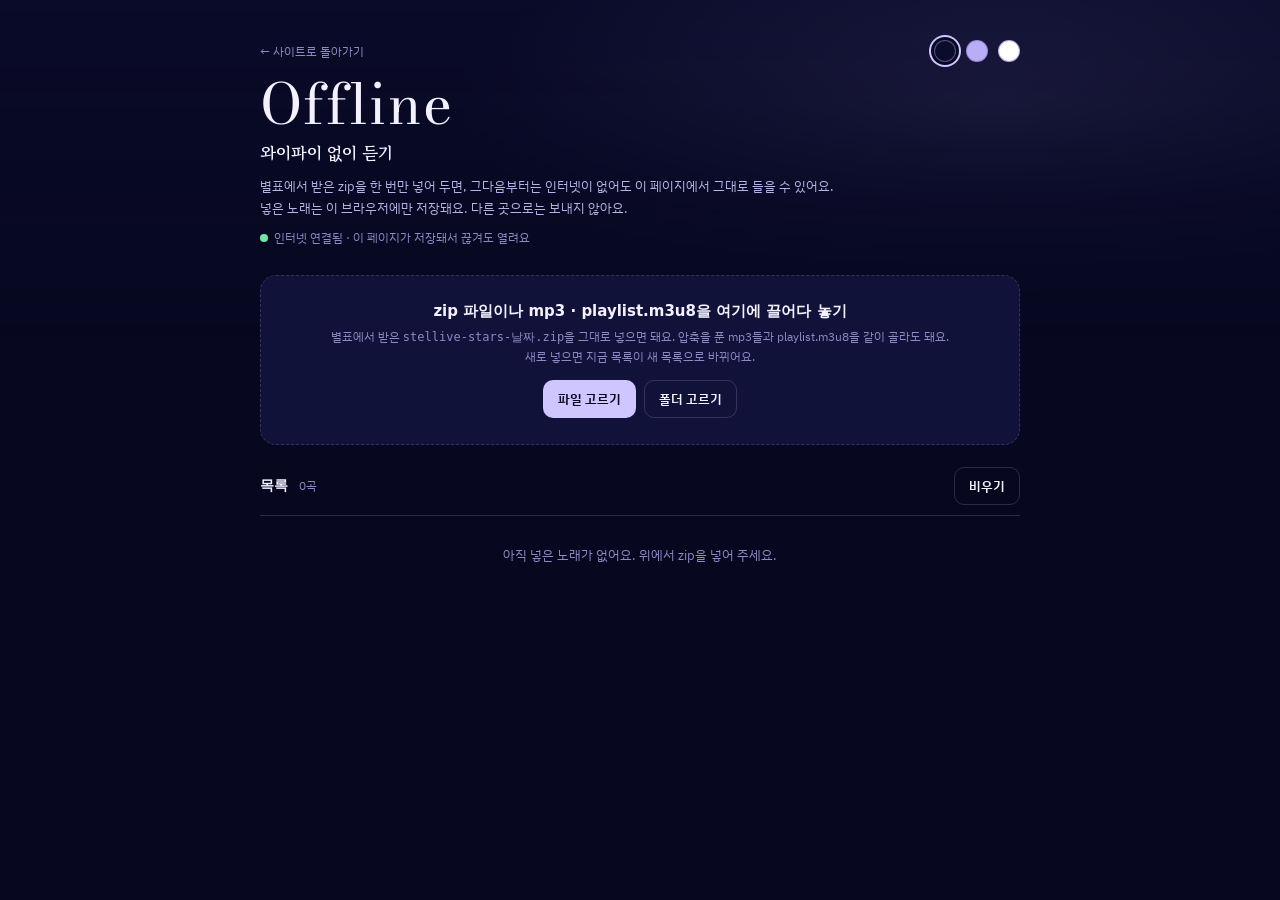
==== commit f8eb877d: "Stars mp4 download (originals) with member colors; offline player shows video and member-color glow " ====
--- a/offline/index.html
+++ b/offline/index.html
@@ -48,7 +48,8 @@
 }
 * { box-sizing: border-box; }
 html, body { margin: 0; background: var(--bg); color: var(--fg); font-family: var(--sans); }
-body { font-variation-settings: 'opsz' 10; transition: background .3s, color .3s; }
+body { font-variation-settings: 'opsz' 10; transition: color .3s; background: transparent; }
+html { transition: background .3s; }
 header { position: relative; }
 .sky { position: fixed; inset: 0 0 auto 0; height: 340px; background: var(--sky); opacity: .35; pointer-events: none; z-index: -1; -webkit-mask: linear-gradient(#000, transparent); mask: linear-gradient(#000, transparent); }
 body { min-height: 100vh; padding: 0 16px 140px; }
@@ -99,6 +100,25 @@
 .toast { position: fixed; left: 50%; bottom: 130px; transform: translateX(-50%); background: var(--fg); color: var(--bg); padding: 9px 16px; border-radius: 10px; font-size: 13px; opacity: 0; pointer-events: none; transition: opacity .25s; max-width: calc(100vw - 32px); text-align: center; }
 .toast.show { opacity: 1; }
 .back { color: var(--mute); font-size: 12px; text-decoration: none; }
+/* 멤버 고유 색 배경 — 사이트 노래 창과 같은 방식 */
+#glow { position: fixed; inset: 0; z-index: -1; pointer-events: none; overflow: hidden; }
+#glow i { position: absolute; inset: -12%; opacity: 0; transition: opacity 1.4s ease; filter: blur(50px); }
+#glow i.show { opacity: .55; }
+[data-theme="lavender"] #glow i.show, [data-theme="white"] #glow i.show { opacity: .75; }
+.stage { margin: 0 0 22px; border-radius: 16px; overflow: hidden; background: #000; position: relative; aspect-ratio: 16 / 9; max-height: 52vh; width: 100%; box-shadow: 0 18px 50px rgba(0,0,0,.25); }
+.stage[hidden] { display: none; }
+.stage video { width: 100%; height: 100%; object-fit: contain; display: block; }
+.stage .cover { position: absolute; inset: 0; display: grid; place-items: center; text-align: center; padding: 20px; color: #fff; }
+.stage .cover b { font-family: var(--batang); font-size: clamp(20px, 4vw, 30px); text-shadow: 0 2px 16px rgba(0,0,0,.35); display: block; }
+.stage .cover span { font-size: 13px; opacity: .9; margin-top: 8px; display: block; }
+.stage.video .cover { display: none; }
+li .tt .cd, .cd { display: inline-flex; gap: 3px; margin: 0 6px 0 0; vertical-align: 0; }
+.cd i { width: 8px; height: 8px; border-radius: 50%; display: inline-block; box-shadow: 0 0 0 1px rgba(255,255,255,.25); }
+li .tag { font-size: 10px; border: 1px solid var(--line); border-radius: 4px; padding: 1px 4px; margin-left: 6px; color: var(--mute); vertical-align: 1px; }
+.drop.small { padding: 12px 14px; display: flex; align-items: center; gap: 12px; flex-wrap: wrap; text-align: left; }
+.drop.small b { font-size: 13px; margin: 0; flex: 1; min-width: 200px; }
+.drop.small small { display: none; }
+.drop.small .btns { margin: 0; }
 .top { display: flex; align-items: center; justify-content: space-between; gap: 12px; }
 .dots { display: inline-flex; align-items: center; gap: 10px; }
 .dot { width: 22px; height: 22px; border-radius: 50%; border: 1px solid rgba(128,120,200,.6); padding: 0; transition: box-shadow .2s, transform .2s; }
@@ -111,6 +131,7 @@
 </head>
 <body>
 <div class="sky" aria-hidden="true"></div>
+<div id="glow" aria-hidden="true"><i></i><i></i></div>
 <div class="wrap">
   <header>
     <div class="top"><a class="back" href="https://stelarchive.github.io/#/stars">← 사이트로 돌아가기</a>
@@ -133,6 +154,8 @@
     <input type="file" id="fileIn" accept=".zip,.mp3,.m3u8,.m3u,audio/*" multiple hidden>
     <input type="file" id="dirIn" webkitdirectory hidden>
   </div>
+
+  <div class="stage" id="stage" hidden><video id="au" playsinline preload="auto"></video><div class="cover" id="cover"></div></div>
 
   <div class="bar-h">
     <span class="t" id="listT">목록</span>
@@ -156,7 +179,6 @@
   </div>
 </div>
 <div class="toast" id="toast"></div>
-<audio id="au" preload="auto"></audio>
 
 <script>/* JSZip 3.10.1 (MIT) — zip 풀기용. 파일 하나로도 돌게 그대로 넣어 둔다 */
 /*!
@@ -241,8 +263,8 @@
   return out;
 }
 const baseName = p => p.split(/[\\/]/).pop();
-const isAudio = n => /\.(mp3|m4a|aac|ogg|opus|wav|flac|mp4)$/i.test(n);
-const mimeOf = n => ({ mp3: 'audio/mpeg', m4a: 'audio/mp4', aac: 'audio/aac', ogg: 'audio/ogg', opus: 'audio/ogg', wav: 'audio/wav', flac: 'audio/flac', mp4: 'video/mp4' }[n.split('.').pop().toLowerCase()] || 'audio/mpeg');
+const isAudio = n => /\.(mp3|m4a|aac|ogg|opus|wav|flac|mp4|webm|mov)$/i.test(n);
+const mimeOf = n => ({ mp3: 'audio/mpeg', m4a: 'audio/mp4', aac: 'audio/aac', ogg: 'audio/ogg', opus: 'audio/ogg', wav: 'audio/wav', flac: 'audio/flac', mp4: 'video/mp4', webm: 'video/webm', mov: 'video/quicktime' }[n.split('.').pop().toLowerCase()] || 'audio/mpeg');
 
 // files: [{ name, blob }]  (zip 은 먼저 풀어서 넘긴다)
 async function expand(fileList) {
@@ -250,7 +272,7 @@
   for (const f of fileList) {
     if (/\.zip$/i.test(f.name)) {
       const zip = await JSZip.loadAsync(f);
-      const entries = Object.values(zip.files).filter(z => !z.dir && (isAudio(z.name) || /\.m3u8?$/i.test(z.name)));
+      const entries = Object.values(zip.files).filter(z => !z.dir && (isAudio(z.name) || /\.m3u8?$/i.test(z.name) || /stellive\.json$/i.test(z.name)));
       for (const z of entries) out.push({ name: baseName(z.name), blob: new Blob([await z.async('arraybuffer')], { type: mimeOf(z.name) }) });
     } else out.push({ name: baseName(f.webkitRelativePath || f.name), blob: f });
   }
@@ -266,6 +288,10 @@
     const songs = files.filter(f => isAudio(f.name));
     if (!songs.length) return toast('넣을 노래 파일이 없어요');
     const m3u = files.find(f => /\.m3u8?$/i.test(f.name));
+    // 사이트에서 받은 zip 이면 곡마다 멤버 이름 · 고유 색이 들어 있다
+    let meta = new Map();
+    const mj = files.find(f => /stellive\.json$/i.test(f.name));
+    if (mj) try { meta = new Map((JSON.parse(await mj.blob.text()).tracks || []).map(t => [t.file, t])); } catch {}
     let order = [];
     if (m3u) {
       const byName = new Map(songs.map(s => [s.name, s]));
@@ -281,8 +307,11 @@
     for (let i = 0; i < order.length; i++) {
       const s = order[i], key = `/__track/${i}`;
       await c.put(key, new Response(s.blob, { headers: { 'content-type': s.blob.type || mimeOf(s.name) } }));
-      const [artist, title] = splitInfo(s.info, s.name);
-      list.push({ key, title, artist, size: s.blob.size });
+      let [artist, title] = splitInfo(s.info, s.name);
+      const m = meta.get(s.name);
+      if (m) { title = m.title || title; artist = (m.artists || []).join(', ') || artist; }
+      const colors = (m?.colors || []).filter(c => /^#[0-9a-f]{3,8}$/i.test(c));
+      list.push({ key, title, artist, colors, video: /^video\//.test(s.blob.type || mimeOf(s.name)), size: s.blob.size });
     }
     S.list = list; S.idx = -1; S.played = new Set(); S.hist = [];
     if (CAN_SAVE) { store.set('stlOffList', list); store.set('stlOffIdx', -1); }
@@ -334,6 +363,7 @@
   au.src = S.url;
   if (autoplay) au.play().catch(() => {});
   paint();
+  paintStage(t);
   if ('mediaSession' in navigator) navigator.mediaSession.metadata = new MediaMetadata({ title: t.title, artist: t.artist, album: 'STELLIVE' });
 }
 function stop() { au.pause(); au.removeAttribute('src'); au.load(); if (S.url) URL.revokeObjectURL(S.url); S.url = ''; }
@@ -378,6 +408,41 @@
   if (e.code === 'Space') { e.preventDefault(); $('play').click(); }
 });
 
+/* ── 멤버 색 배경 · 화면 ── */
+function glowPaint(cs) {
+  const mix = (c, n) => `color-mix(in srgb, ${c} ${n}%, transparent)`;
+  if (cs.length === 1) {
+    const c = cs[0];
+    return `radial-gradient(60% 70% at 32% 40%, ${mix(c, 95)}, transparent 75%), radial-gradient(55% 60% at 80% 72%, ${mix(c, 80)}, transparent 75%), linear-gradient(160deg, ${mix(c, 55)}, ${mix(c, 35)})`;
+  }
+  const spots = [[25, 30], [78, 28], [70, 78], [22, 76], [50, 50], [90, 52], [10, 50]];
+  const blobs = cs.slice(0, 7).map((c, i) => `radial-gradient(48% 55% at ${spots[i][0]}% ${spots[i][1]}%, ${mix(c, 90)}, transparent 72%)`);
+  return [...blobs, `linear-gradient(120deg, ${cs.map(c => mix(c, 45)).join(', ')})`].join(', ');
+}
+let glowKey = '';
+function setGlow(cs) {
+  const key = cs.join(',');
+  if (key === glowKey) return;
+  glowKey = key;
+  const [a, b] = document.querySelectorAll('#glow i');
+  const next = a.classList.contains('show') ? b : a, prev = next === a ? b : a;
+  if (cs.length) { next.style.backgroundImage = glowPaint(cs); next.classList.add('show'); }
+  prev.classList.remove('show');
+}
+function paintStage(t) {
+  const st = $('stage');
+  st.hidden = !t;
+  if (!t) return setGlow([]);
+  const cs = t.colors?.length ? t.colors : [];
+  setGlow(cs);
+  st.classList.toggle('video', !!t.video);
+  // mp3 는 영상이 없으니 멤버 색 화면에 제목을 띄운다
+  const bg = cs.length ? (cs.length === 1 ? `linear-gradient(140deg, ${cs[0]}, color-mix(in srgb, ${cs[0]} 55%, #000))` : `linear-gradient(120deg, ${cs.join(', ')})`) : 'linear-gradient(140deg, var(--accent), var(--wall))';
+  $('cover').style.background = bg;
+  $('cover').innerHTML = `<div><b>${esc(t.title)}</b>${t.artist ? `<span>${esc(t.artist)}</span>` : ''}</div>`;
+}
+const dots = cs => cs?.length ? `<span class="cd">${cs.slice(0, 5).map(c => `<i style="background:${c}"></i>`).join('')}</span>` : '';
+
 /* ── 그리기 ── */
 function paintCtl() {
   $('play').innerHTML = au.paused ? ICON.play : ICON.pause;
@@ -391,9 +456,11 @@
   $('listT').innerHTML = `목록 <small>${S.list.length}곡${S.list.length ? ` · ${mb.toFixed(0)}MB` : ''}</small>`;
   $('list').innerHTML = S.list.length ? S.list.map((t, i) => `<li data-i="${i}" class="${i === S.idx ? 'now' : ''}">
       <span class="n">${i === S.idx ? '▶' : i + 1}</span>
-      <span class="tt"><b>${esc(t.title)}</b>${t.artist ? `<span>${esc(t.artist)}</span>` : ''}</span><span class="d"></span></li>`).join('')
+      <span class="tt"><b>${esc(t.title)}</b>${t.artist || t.colors?.length ? `<span>${dots(t.colors)}${esc(t.artist || '')}</span>` : ''}</span><span class="d">${t.video ? '<span class="tag">영상</span>' : ''}</span></li>`).join('')
     : '<div class="empty">아직 넣은 노래가 없어요. 위에서 zip을 넣어 주세요.</div>';
   $('player').hidden = !S.list.length;
+  $('drop').classList.toggle('small', S.list.length > 0);
+  if (!S.list.length) paintStage(null);
   const t = S.list[S.idx];
   $('nowT').innerHTML = t ? `${esc(t.title)}${t.artist ? `<small>${esc(t.artist)}</small>` : ''}` : '재생할 곡을 골라 주세요';
   paintCtl();
